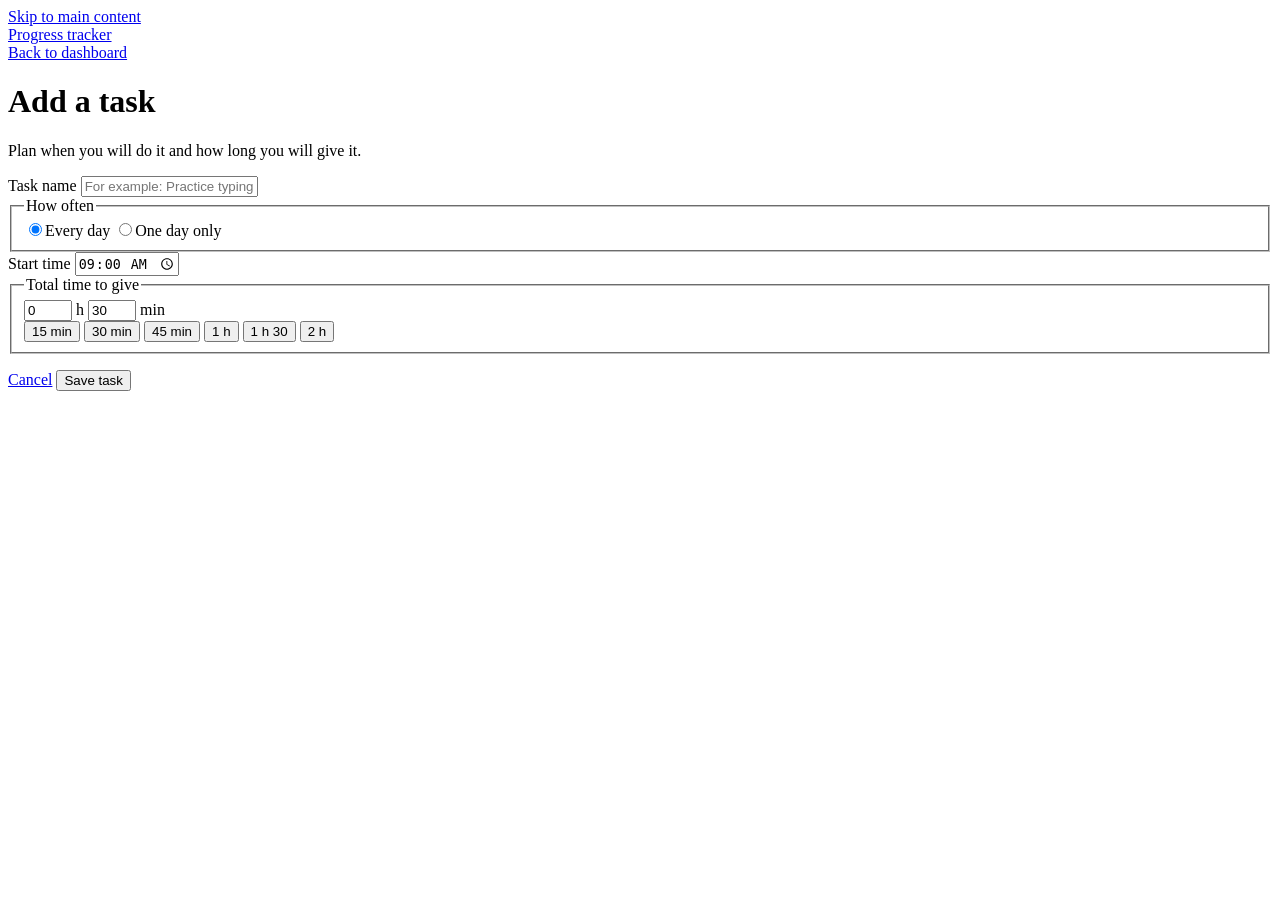
==== add-task.html @ a00a27ce "put all file together" ====
<!DOCTYPE html>
<html lang="en">
<head>
  <meta charset="UTF-8">
  <meta name="viewport" content="width=device-width, initial-scale=1">
  <script>try{var t=localStorage.getItem("pt-theme");if(t)document.documentElement.setAttribute("data-theme",t)}catch(e){}</script>
  <title>Add a task - Progress tracker</title>
  <script src="../JS/dark-mode.js"></script>
  <link rel="preconnect" href="https://fonts.googleapis.com">
  <link rel="preconnect" href="https://fonts.gstatic.com" crossorigin>
  <link href="https://fonts.googleapis.com/css2?family=Nunito+Sans:wght@400;600;700;800&family=Sora:wght@600;700;800&display=swap" rel="stylesheet">
  <link rel="stylesheet" href="../CSS/style.css">
  <link rel="stylesheet" href="../CSS/dashboard.css">
</head>
<body>
  <a class="skip" href="#main">Skip to main content</a>

  <header class="header">
    <a class="logo" href="../HTML/dashboard.html">
      <span class="logo-mark" aria-hidden="true"></span>
      <span class="logo-name">Progress tracker</span>
    </a>
    <div class="header-actions">
      <a class="d-btn-ghost" href="../HTML/dashboard.html">Back to dashboard</a>
    </div>
  </header>

  <main id="main" class="tf">
    <form class="d-panel tf-card" id="tf" novalidate>
      <div>
        <h1 id="tf-title">Add a task</h1>
        <p class="tf-lead" id="tf-lead">Plan when you will do it and how long you will give it.</p>
      </div>

      <div class="tf-field">
        <label for="tf-name">Task name</label>
        <input id="tf-name" type="text" maxlength="80" placeholder="For example: Practice typing" autocomplete="off">
        <p class="tf-err" id="tf-name-err" role="alert" hidden></p>
      </div>

      <fieldset class="tf-field">
        <legend>How often</legend>
        <div class="tf-choices">
          <label class="tf-choice"><input type="radio" name="repeat" value="daily" checked><span>Every day</span></label>
          <label class="tf-choice"><input type="radio" name="repeat" value="once"><span>One day only</span></label>
        </div>
        <div class="tf-date" id="tf-date-wrap" hidden>
          <label for="tf-date">Which day</label>
          <input id="tf-date" type="date">
          <p class="tf-err" id="tf-date-err" role="alert" hidden></p>
        </div>
      </fieldset>

      <div class="tf-field">
        <label for="tf-start">Start time</label>
        <input id="tf-start" type="time" value="09:00">
        <p class="tf-err" id="tf-start-err" role="alert" hidden></p>
      </div>

      <fieldset class="tf-field">
        <legend>Total time to give</legend>
        <div class="tf-dur">
          <input id="tf-h" type="number" min="0" max="16" step="1" inputmode="numeric" value="0" aria-label="Hours">
          <span>h</span>
          <input id="tf-m" type="number" min="0" max="59" step="1" inputmode="numeric" value="30" aria-label="Minutes">
          <span>min</span>
        </div>
        <div class="tf-chips" id="tf-chips" role="group" aria-label="Quick choices">
          <button class="d-btn-ghost" type="button" data-min="15">15 min</button>
          <button class="d-btn-ghost" type="button" data-min="30">30 min</button>
          <button class="d-btn-ghost" type="button" data-min="45">45 min</button>
          <button class="d-btn-ghost" type="button" data-min="60">1 h</button>
          <button class="d-btn-ghost" type="button" data-min="90">1 h 30</button>
          <button class="d-btn-ghost" type="button" data-min="120">2 h</button>
        </div>
        <p class="tf-err" id="tf-dur-err" role="alert" hidden></p>
      </fieldset>

      <p class="tf-summary" id="tf-sum" aria-live="polite"></p>

      <div class="tf-actions">
        <button class="d-btn-ghost d-btn-danger" type="button" id="tf-remove" hidden>Remove task</button>
        <a class="d-btn-ghost" href="../HTML/dashboard.html">Cancel</a>
        <button class="btn btn-orange" type="submit" id="tf-save">Save task</button>
      </div>
    </form>
  </main>

  <script src="../JS/tasks-store.js"></script>
  <script src="../JS/add-task.js"></script>
</body>
</html>
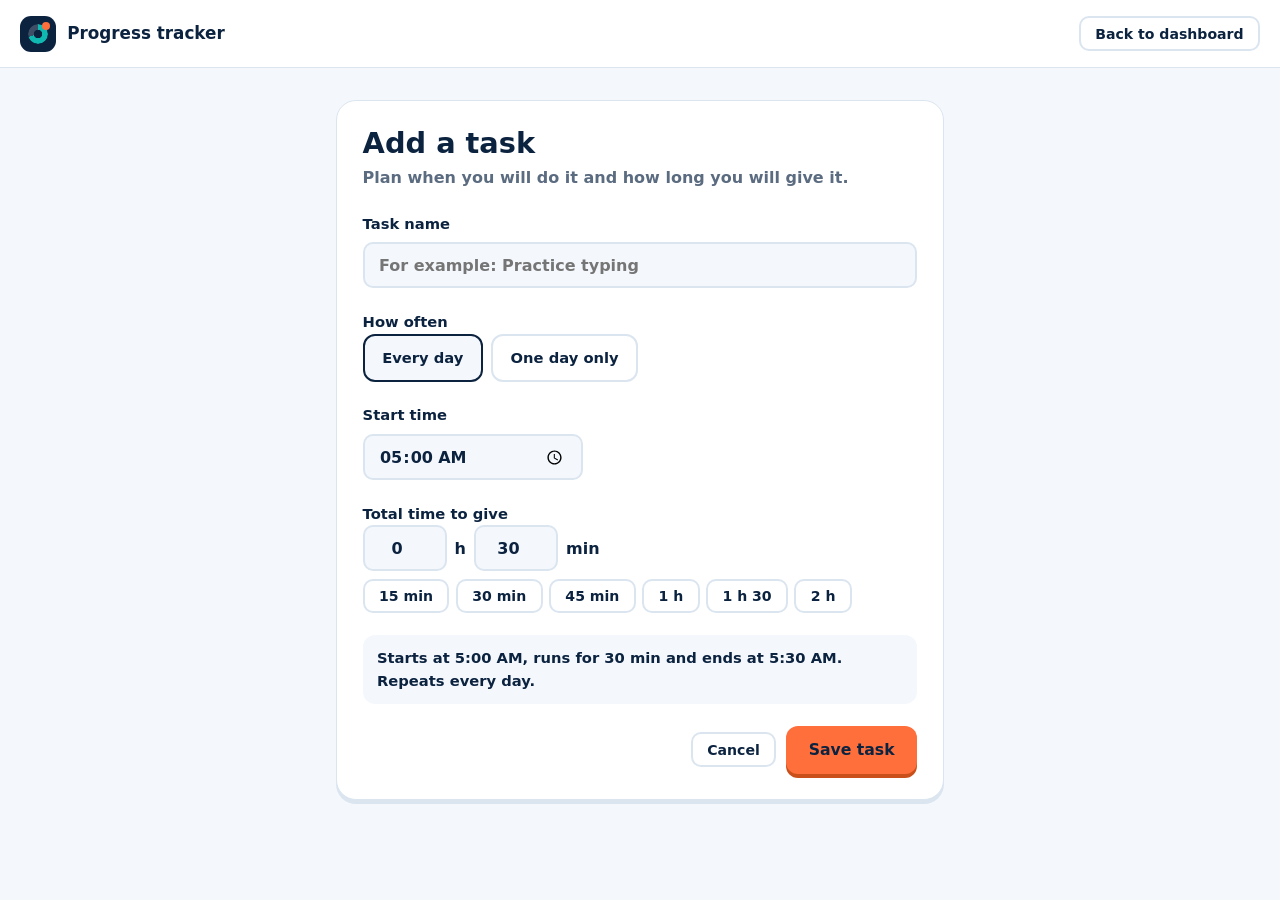
==== commit f9dd9ab7: "files edit" ====
--- a/add-task.html
+++ b/add-task.html
@@ -5,23 +5,23 @@
   <meta name="viewport" content="width=device-width, initial-scale=1">
   <script>try{var t=localStorage.getItem("pt-theme");if(t)document.documentElement.setAttribute("data-theme",t)}catch(e){}</script>
   <title>Add a task - Progress tracker</title>
-  <script src="../JS/dark-mode.js"></script>
+  <script src="dark-mode.js"></script>
   <link rel="preconnect" href="https://fonts.googleapis.com">
   <link rel="preconnect" href="https://fonts.gstatic.com" crossorigin>
   <link href="https://fonts.googleapis.com/css2?family=Nunito+Sans:wght@400;600;700;800&family=Sora:wght@600;700;800&display=swap" rel="stylesheet">
-  <link rel="stylesheet" href="../CSS/style.css">
-  <link rel="stylesheet" href="../CSS/dashboard.css">
+  <link rel="stylesheet" href="style.css">
+  <link rel="stylesheet" href="dashboard.css">
 </head>
 <body>
   <a class="skip" href="#main">Skip to main content</a>
 
   <header class="header">
-    <a class="logo" href="../HTML/dashboard.html">
+    <a class="logo" href="dashboard.html">
       <span class="logo-mark" aria-hidden="true"></span>
       <span class="logo-name">Progress tracker</span>
     </a>
     <div class="header-actions">
-      <a class="d-btn-ghost" href="../HTML/dashboard.html">Back to dashboard</a>
+      <a class="d-btn-ghost" href="dashboard.html">Back to dashboard</a>
     </div>
   </header>
 
@@ -80,13 +80,13 @@
 
       <div class="tf-actions">
         <button class="d-btn-ghost d-btn-danger" type="button" id="tf-remove" hidden>Remove task</button>
-        <a class="d-btn-ghost" href="../HTML/dashboard.html">Cancel</a>
+        <a class="d-btn-ghost" href="dashboard.html">Cancel</a>
         <button class="btn btn-orange" type="submit" id="tf-save">Save task</button>
       </div>
     </form>
   </main>
 
-  <script src="../JS/tasks-store.js"></script>
-  <script src="../JS/add-task.js"></script>
+  <script src="tasks-store.js"></script>
+  <script src="add-task.js"></script>
 </body>
 </html>
--- a/style.css
+++ b/style.css
@@ -0,0 +1,1349 @@
+/* =========================================================
+   App layout - header, collapsible sidebar, main area, footer
+   Four colours: navy, teal, orange, sky (plus white and tints)
+   Pure CSS: sidebar toggle, cursor-reactive 3D, tilt cards,
+   flip cards, rotating cube and scroll reveals.
+   ========================================================= */
+
+/* ---------- Tokens ---------- */
+:root {
+  --navy: #0c2340;
+  --navy-deep: #08172c;
+  --navy-darker: #04101f;
+  --orange-dark: #c9501a;
+  --sky-light: #b9d6ff;
+  --sky-dark: #2f6bc7;
+  --teal: #0fb9b1;
+  --orange: #ff6f3c;
+  --sky: #6aa8ff;
+
+  --bg: #f3f6fb;
+  --surface: #ffffff;
+  --muted: #55657d;
+  --line: #dde5f0;
+  --focus: #0c2340;
+
+  --header-h: 68px;
+  --sb-w: 264px;
+
+  --font-head: "Sora", "Segoe UI", system-ui, sans-serif;
+  --font-body: "Nunito Sans", "Segoe UI", system-ui, sans-serif;
+}
+
+*,
+*::before,
+*::after { box-sizing: border-box; }
+
+html {
+  scroll-behavior: smooth;
+  scroll-padding-top: calc(var(--header-h) + 1rem);
+}
+
+body {
+  margin: 0;
+  background: var(--bg);
+  color: var(--navy);
+  font-family: var(--font-body);
+  font-size: 1rem;
+  line-height: 1.6;
+}
+
+h1, h2, h3 { font-family: var(--font-head); line-height: 1.15; margin: 0; }
+p { margin: 0; }
+ul { margin: 0; padding: 0; list-style: none; }
+
+a { color: inherit; }
+
+:focus-visible { outline: 3px solid var(--focus); outline-offset: 3px; }
+
+.sr-only {
+  position: absolute;
+  width: 1px;
+  height: 1px;
+  margin: -1px;
+  padding: 0;
+  overflow: hidden;
+  clip: rect(0 0 0 0);
+  white-space: nowrap;
+  border: 0;
+}
+
+.skip {
+  position: fixed;
+  left: 1rem;
+  top: -4rem;
+  z-index: 100;
+  padding: 0.6rem 1rem;
+  border-radius: 10px;
+  background: var(--navy);
+  color: #fff;
+  font-weight: 700;
+  text-decoration: none;
+}
+
+.skip:focus { top: 1rem; }
+
+/* The checkbox that drives the sidebar (no JavaScript) */
+.sb-toggle { position: absolute; opacity: 0; width: 1px; height: 1px; }
+
+/* ---------- Buttons: raised, they press down when clicked ---------- */
+.btn {
+  display: inline-flex;
+  align-items: center;
+  justify-content: center;
+  gap: 0.5rem;
+  height: 48px;
+  padding: 0 1.3rem;
+  border: 2px solid transparent;
+  border-radius: 12px;
+  font: 800 0.98rem var(--font-body);
+  text-decoration: none;
+  white-space: nowrap;
+  cursor: pointer;
+  transition: transform 0.12s, box-shadow 0.12s, background-color 0.15s;
+}
+
+.btn:active { transform: translateY(3px); }
+.btn-sm { height: 40px; padding: 0 1rem; font-size: 0.92rem; border-radius: 10px; }
+
+.btn-orange { background: var(--orange); color: var(--navy); box-shadow: 0 4px 0 var(--orange-dark); }
+.btn-orange:hover { transform: translateY(-1px); box-shadow: 0 5px 0 var(--orange-dark); }
+.btn-orange:active { transform: translateY(3px); box-shadow: 0 1px 0 var(--orange-dark); }
+
+.btn-navy { background: var(--navy); color: #fff; box-shadow: 0 4px 0 var(--navy-darker); }
+.btn-navy:hover { transform: translateY(-1px); box-shadow: 0 5px 0 var(--navy-darker); }
+.btn-navy:active { transform: translateY(3px); box-shadow: 0 1px 0 var(--navy-darker); }
+
+.btn-ghost { background: var(--surface); color: var(--navy); border-color: var(--line); box-shadow: 0 4px 0 var(--line); }
+.btn-ghost:hover { transform: translateY(-1px); border-color: var(--sky); box-shadow: 0 5px 0 var(--sky); }
+.btn-ghost:active { transform: translateY(3px); box-shadow: 0 1px 0 var(--line); }
+
+.btn-light { background: rgba(255, 255, 255, 0.1); color: #fff; border-color: rgba(255, 255, 255, 0.35); box-shadow: 0 4px 0 rgba(255, 255, 255, 0.14); }
+.btn-light:hover { transform: translateY(-1px); background: rgba(255, 255, 255, 0.18); }
+.btn-light:active { transform: translateY(3px); box-shadow: 0 1px 0 rgba(255, 255, 255, 0.14); }
+
+/* ---------- Header ---------- */
+.header {
+  position: sticky;
+  top: 0;
+  z-index: 50;
+  display: flex;
+  align-items: center;
+  gap: 0.75rem;
+  height: var(--header-h);
+  padding: 0 1.25rem;
+  background: var(--surface);
+  border-bottom: 1px solid var(--line);
+}
+
+.burger {
+  display: grid;
+  place-items: center;
+  flex: none;
+  width: 44px;
+  height: 44px;
+  border-radius: 12px;
+  cursor: pointer;
+}
+
+.burger:hover { background: var(--bg); }
+.sb-toggle:focus-visible ~ .header .burger { outline: 3px solid var(--focus); outline-offset: 2px; }
+
+.burger .bars,
+.burger .bars::before,
+.burger .bars::after {
+  display: block;
+  width: 20px;
+  height: 2px;
+  border-radius: 2px;
+  background: var(--navy);
+  transition: transform 0.25s, background-color 0.25s;
+}
+
+.burger .bars { position: relative; }
+.burger .bars::before,
+.burger .bars::after { content: ""; position: absolute; left: 0; }
+.burger .bars::before { top: -6px; }
+.burger .bars::after { top: 6px; }
+
+.logo {
+  display: inline-flex;
+  align-items: center;
+  gap: 0.7rem;
+  color: var(--navy);
+  text-decoration: none;
+  font-family: var(--font-head);
+  font-weight: 800;
+  font-size: 1.05rem;
+}
+
+.logo-mark {
+  position: relative;
+  width: 36px;
+  height: 36px;
+  flex: none;
+  border-radius: 11px;
+  background: var(--navy);
+  transition: transform 0.7s cubic-bezier(0.3, 1.2, 0.4, 1);
+}
+
+.logo:hover .logo-mark { transform: perspective(300px) rotateY(360deg); }
+
+.logo-mark::before {
+  content: "";
+  position: absolute;
+  inset: 8px;
+  border-radius: 50%;
+  background: conic-gradient(var(--teal) 0 70%, rgba(255, 255, 255, 0.2) 0);
+  -webkit-mask: radial-gradient(circle, transparent 4px, #000 4.5px);
+          mask: radial-gradient(circle, transparent 4px, #000 4.5px);
+}
+
+.logo-mark::after {
+  content: "";
+  position: absolute;
+  top: 6px;
+  right: 6px;
+  width: 8px;
+  height: 8px;
+  border-radius: 50%;
+  background: var(--orange);
+}
+
+.nav { display: flex; align-items: center; gap: 0.25rem; margin-left: 1.25rem; }
+
+.nav a {
+  position: relative;
+  padding: 0.5rem 0.85rem;
+  border-radius: 10px;
+  font-weight: 700;
+  text-decoration: none;
+}
+
+.nav a::after {
+  content: "";
+  position: absolute;
+  left: 0.85rem;
+  right: 0.85rem;
+  bottom: 0.2rem;
+  height: 3px;
+  border-radius: 2px;
+  background: var(--teal);
+  transform: scaleX(0);
+  transform-origin: left;
+  transition: transform 0.25s;
+}
+
+.nav a:hover::after { transform: scaleX(1); }
+
+.nav-new::before {
+  content: "";
+  display: inline-block;
+  width: 8px;
+  height: 8px;
+  margin-right: 0.4rem;
+  border-radius: 50%;
+  background: var(--orange);
+}
+
+.header-actions { display: flex; align-items: center; gap: 0.6rem; margin-left: auto; }
+
+/* ---------- Shell: sidebar + content ---------- */
+.shell {
+  display: grid;
+  grid-template-columns: var(--sb-w) minmax(0, 1fr);
+  transition: grid-template-columns 0.3s ease;
+}
+
+.content {
+  display: flex;
+  flex-direction: column;
+  min-width: 0;
+  min-height: calc(100vh - var(--header-h));
+}
+
+/* ---------- Sidebar ---------- */
+.sidebar {
+  position: sticky;
+  top: var(--header-h);
+  align-self: start;
+  height: calc(100vh - var(--header-h));
+  height: calc(100dvh - var(--header-h));
+  display: flex;
+  flex-direction: column;
+  gap: 1.25rem;
+  padding: 1rem 0.75rem;
+  overflow-x: hidden;
+  overflow-y: auto;
+  background: var(--navy);
+  color: #fff;
+  --focus: #ffffff;
+}
+
+.sb-section { display: grid; gap: 0.2rem; }
+
+.sb-heading {
+  padding: 0.2rem 0.85rem;
+  color: rgba(255, 255, 255, 0.6);
+  font-size: 0.82rem;
+  font-weight: 700;
+  white-space: nowrap;
+  transition: opacity 0.2s;
+}
+
+.sb-link {
+  display: flex;
+  align-items: center;
+  gap: 0.9rem;
+  padding: 0.7rem 0.85rem;
+  border-radius: 12px;
+  color: rgba(255, 255, 255, 0.82);
+  font-weight: 700;
+  text-decoration: none;
+  white-space: nowrap;
+  cursor: pointer;
+  transition: background-color 0.2s, color 0.2s;
+}
+
+.sb-link svg {
+  flex: none;
+  width: 22px;
+  height: 22px;
+  fill: none;
+  stroke: currentColor;
+  stroke-width: 1.8;
+  stroke-linecap: round;
+  stroke-linejoin: round;
+  transition: transform 0.25s;
+}
+
+.sb-link:hover { background: rgba(255, 255, 255, 0.09); color: #fff; }
+.sb-link:hover svg { transform: translateX(2px) scale(1.08); }
+
+.sb-link[aria-current="page"] { background: var(--teal); color: var(--navy); }
+
+.sb-label,
+.sb-badge { transition: opacity 0.2s; }
+
+.sb-badge {
+  margin-left: auto;
+  padding: 0.05rem 0.55rem;
+  border-radius: 999px;
+  background: var(--orange);
+  color: var(--navy);
+  font-size: 0.75rem;
+  font-weight: 800;
+}
+
+.sb-widget {
+  margin-top: auto;
+  padding: 1rem;
+  border-radius: 14px;
+  background: rgba(255, 255, 255, 0.07);
+  white-space: nowrap;
+  transition: opacity 0.2s;
+}
+
+.sb-widget strong { display: block; font-family: var(--font-head); font-size: 1.4rem; }
+.sb-widget span { color: rgba(255, 255, 255, 0.7); font-size: 0.88rem; }
+
+.sb-meter {
+  height: 8px;
+  margin-top: 0.7rem;
+  border-radius: 4px;
+  background: rgba(255, 255, 255, 0.15);
+  overflow: hidden;
+}
+
+.sb-meter i { display: block; width: 62%; height: 100%; border-radius: 4px; background: var(--sky); }
+
+.sb-collapse svg { transition: transform 0.3s; }
+
+/* Desktop: checked means collapsed to icons only */
+@media (min-width: 901px) {
+  .sidebar { min-width: 0; transition: padding 0.3s ease, visibility 0s; }
+
+  body:has(.sb-toggle:checked) { --sb-w: 0px; }
+
+  /* Fully collapsed: no width, no padding, nothing visible or focusable.
+     Use the burger button in the header to open it again. */
+  body:has(.sb-toggle:checked) .sidebar {
+    padding-left: 0;
+    padding-right: 0;
+    visibility: hidden;
+    transition: padding 0.3s ease, visibility 0s linear 0.3s;
+  }
+
+  body:has(.sb-toggle:checked) .sb-label,
+  body:has(.sb-toggle:checked) .sb-badge,
+  body:has(.sb-toggle:checked) .sb-heading,
+  body:has(.sb-toggle:checked) .sb-widget { opacity: 0; pointer-events: none; }
+
+  body:has(.sb-toggle:checked) .sb-collapse svg { transform: rotate(180deg); }
+}
+
+.scrim { display: none; }
+
+/* ---------- Main area ---------- */
+main {
+  flex: 1;
+  display: grid;
+  gap: 4.5rem;
+  width: 100%;
+  max-width: 1180px;
+  margin: 0 auto;
+  padding: 1.5rem 1.5rem 4rem;
+}
+
+.section-head { display: grid; gap: 0.6rem; max-width: 40rem; margin-bottom: 1.75rem; }
+.section-head h2 { font-size: clamp(1.4rem, 3vw, 1.9rem); font-weight: 800; }
+.section-head p { color: var(--muted); }
+
+/* ---------- Hero: cursor-reactive 3D ---------- */
+.hero {
+  --focus: #ffffff;
+  position: relative;
+  isolation: isolate;
+  overflow: hidden;
+  display: grid;
+  grid-template-columns: 1.05fr 0.95fr;
+  align-items: center;
+  gap: 2rem;
+  min-height: 560px;
+  padding: 3.5rem 3rem;
+  border-radius: 28px;
+  background: var(--navy);
+  color: #fff;
+}
+
+/* A grid of tiles: each lights up where the cursor passes, then fades slowly */
+.cells {
+  position: absolute;
+  inset: 0;
+  z-index: 0;
+  display: grid;
+  grid-template-columns: repeat(10, 1fr);
+  grid-template-rows: repeat(6, 1fr);
+  gap: 6px;
+  padding: 6px;
+}
+
+.cells i {
+  border-radius: 8px;
+  background: rgba(255, 255, 255, 0.045);
+  transition: background-color 1.2s ease, transform 1.2s ease, box-shadow 1.2s ease;
+}
+
+.cells i:nth-child(3n + 1) { --c: var(--teal); }
+.cells i:nth-child(3n + 2) { --c: var(--orange); }
+.cells i:nth-child(3n)     { --c: var(--sky); }
+
+.cells i:hover {
+  background: var(--c);
+  box-shadow: 0 0 28px var(--c);
+  transform: scale(0.7) rotate(45deg);
+  transition-duration: 0s;
+}
+
+/* The same tiles steer the 3D object: column sets the turn, row sets the tilt */
+.hero:has(.cells i:nth-child(10n + 1):hover)  { --hy: -22deg; }
+.hero:has(.cells i:nth-child(10n + 2):hover)  { --hy: -17deg; }
+.hero:has(.cells i:nth-child(10n + 3):hover)  { --hy: -12deg; }
+.hero:has(.cells i:nth-child(10n + 4):hover)  { --hy: -6deg; }
+.hero:has(.cells i:nth-child(10n + 5):hover)  { --hy: -2deg; }
+.hero:has(.cells i:nth-child(10n + 6):hover)  { --hy: 2deg; }
+.hero:has(.cells i:nth-child(10n + 7):hover)  { --hy: 6deg; }
+.hero:has(.cells i:nth-child(10n + 8):hover)  { --hy: 12deg; }
+.hero:has(.cells i:nth-child(10n + 9):hover)  { --hy: 17deg; }
+.hero:has(.cells i:nth-child(10n):hover)      { --hy: 22deg; }
+
+.hero:has(.cells i:nth-child(-n + 10):hover)                          { --hx: 18deg; }
+.hero:has(.cells i:nth-child(n + 11):nth-child(-n + 20):hover)        { --hx: 11deg; }
+.hero:has(.cells i:nth-child(n + 21):nth-child(-n + 30):hover)        { --hx: 4deg; }
+.hero:has(.cells i:nth-child(n + 31):nth-child(-n + 40):hover)        { --hx: -3deg; }
+.hero:has(.cells i:nth-child(n + 41):nth-child(-n + 50):hover)        { --hx: -10deg; }
+.hero:has(.cells i:nth-child(n + 51):nth-child(-n + 60):hover)        { --hx: -17deg; }
+
+.hero-copy,
+.hero-visual { position: relative; z-index: 1; pointer-events: none; }
+
+.hero-copy { display: grid; gap: 1.25rem; justify-items: start; }
+.hero-copy a { pointer-events: auto; }
+
+.hero h1 { font-size: clamp(2rem, 4.4vw, 3.3rem); font-weight: 800; max-width: 14ch; }
+.hero-copy > p { max-width: 36ch; color: rgba(255, 255, 255, 0.82); font-size: 1.08rem; }
+.hero-actions { display: flex; flex-wrap: wrap; gap: 0.9rem; margin-top: 0.4rem; }
+.hero-hint { color: rgba(255, 255, 255, 0.6); font-size: 0.9rem; }
+
+.hero-visual {
+  display: grid;
+  place-items: center;
+  min-height: 360px;
+  perspective: 1000px;
+}
+
+.obj {
+  position: relative;
+  width: 280px;
+  height: 280px;
+  transform-style: preserve-3d;
+  transform: rotateX(var(--hx, 10deg)) rotateY(var(--hy, -18deg));
+  transition: transform 0.7s cubic-bezier(0.2, 0.8, 0.2, 1);
+}
+
+.obj::before {
+  content: "";
+  position: absolute;
+  inset: -10px;
+  border-radius: 50%;
+  background: rgba(0, 0, 0, 0.4);
+  filter: blur(26px);
+  transform: translateZ(-70px) translateY(40px);
+}
+
+.ring {
+  position: absolute;
+  inset: 0;
+  border-radius: 50%;
+  background: conic-gradient(var(--teal) 0 72%, rgba(255, 255, 255, 0.14) 0);
+  -webkit-mask: radial-gradient(farthest-side, transparent calc(100% - 28px), #000 calc(100% - 27px));
+          mask: radial-gradient(farthest-side, transparent calc(100% - 28px), #000 calc(100% - 27px));
+}
+
+.ring-num {
+  position: absolute;
+  inset: 0;
+  display: grid;
+  place-content: center;
+  text-align: center;
+  transform: translateZ(30px);
+}
+
+.ring-num strong { font-family: var(--font-head); font-size: 3.2rem; font-weight: 800; line-height: 1; }
+.ring-num span { color: rgba(255, 255, 255, 0.7); font-size: 0.95rem; }
+
+.orbit {
+  position: absolute;
+  inset: -30px;
+  border-radius: 50%;
+  border: 2px dashed rgba(255, 255, 255, 0.3);
+  transform: translateZ(-40px);
+  animation: orbit 22s linear infinite;
+}
+
+.orbit::after {
+  content: "";
+  position: absolute;
+  top: -9px;
+  left: 50%;
+  width: 16px;
+  height: 16px;
+  margin-left: -8px;
+  border-radius: 50%;
+  background: var(--orange);
+}
+
+@keyframes orbit { to { transform: translateZ(-40px) rotateZ(360deg); } }
+
+.task-card {
+  position: absolute;
+  left: -64px;
+  bottom: -6px;
+  display: grid;
+  gap: 0.5rem;
+  width: 196px;
+  padding: 0.85rem 0.95rem;
+  border-radius: 16px;
+  background: #fff;
+  color: var(--navy);
+  box-shadow: 0 20px 34px rgba(0, 0, 0, 0.32);
+  transform: translateZ(90px);
+  animation: float-a 5s ease-in-out infinite alternate;
+}
+
+.task-card b { display: flex; align-items: center; gap: 0.55rem; font-size: 0.92rem; }
+
+.task-card b::before {
+  content: "\2713";
+  display: grid;
+  place-items: center;
+  width: 1.2rem;
+  height: 1.2rem;
+  border-radius: 50%;
+  background: var(--teal);
+  color: var(--navy);
+  font-size: 0.7rem;
+}
+
+.task-card i { display: block; height: 6px; border-radius: 3px; background: var(--line); overflow: hidden; }
+.task-card i::before { content: ""; display: block; width: 66%; height: 100%; background: var(--sky); }
+
+.chip {
+  position: absolute;
+  right: -46px;
+  top: 14px;
+  padding: 0.5rem 0.95rem;
+  border-radius: 999px;
+  background: var(--orange);
+  color: var(--navy);
+  font-size: 0.88rem;
+  font-weight: 800;
+  box-shadow: 0 16px 28px rgba(0, 0, 0, 0.3);
+  transform: translateZ(140px);
+  animation: float-b 4.2s ease-in-out infinite alternate;
+}
+
+.sphere {
+  position: absolute;
+  right: 18px;
+  bottom: -26px;
+  width: 48px;
+  height: 48px;
+  border-radius: 50%;
+  background: radial-gradient(circle at 32% 28%, #fff 0 8%, var(--sky-light) 24%, var(--sky) 58%, var(--sky-dark) 100%);
+  box-shadow: 0 18px 26px rgba(0, 0, 0, 0.35);
+  transform: translateZ(170px);
+  animation: float-c 5.6s ease-in-out infinite alternate;
+}
+
+@keyframes float-a { from { transform: translateZ(90px) translateY(0); }  to { transform: translateZ(90px) translateY(-14px); } }
+@keyframes float-b { from { transform: translateZ(140px) translateY(0); } to { transform: translateZ(140px) translateY(-12px); } }
+@keyframes float-c { from { transform: translateZ(170px) translateY(0); } to { transform: translateZ(170px) translateY(-18px); } }
+
+/* ---------- Stats strip ---------- */
+.stats {
+  display: grid;
+  grid-template-columns: repeat(4, 1fr);
+  border: 1px solid var(--line);
+  border-radius: 20px;
+  background: var(--surface);
+}
+
+.stat { padding: 1.5rem; border-left: 1px solid var(--line); }
+.stat:first-child { border-left: 0; }
+
+.stat::before {
+  content: "";
+  display: block;
+  width: 28px;
+  height: 4px;
+  margin-bottom: 0.9rem;
+  border-radius: 2px;
+  background: var(--c);
+}
+
+.stat strong { display: block; font-family: var(--font-head); font-size: 2rem; font-weight: 800; line-height: 1.1; }
+.stat span { color: var(--muted); }
+
+/* ---------- Goal cards: tilt toward the cursor ---------- */
+@property --gx { syntax: "<percentage>"; inherits: true; initial-value: 50%; }
+@property --gy { syntax: "<percentage>"; inherits: true; initial-value: 50%; }
+
+.goals { display: grid; grid-template-columns: repeat(3, 1fr); gap: 1.5rem; }
+
+.tilt {
+  position: relative;
+  perspective: 900px;
+  transition: --gx 0.35s ease, --gy 0.35s ease;
+}
+
+/* Nine invisible zones read where the cursor is */
+.zones {
+  position: absolute;
+  inset: 0;
+  z-index: 0;
+  display: grid;
+  grid-template: repeat(3, 1fr) / repeat(3, 1fr);
+}
+
+.tilt-card {
+  position: relative;
+  z-index: 1;
+  display: grid;
+  gap: 0.9rem;
+  height: 100%;
+  padding: 1.6rem;
+  border: 1px solid var(--line);
+  border-top: 5px solid var(--accent);
+  border-radius: 20px;
+  background: var(--surface);
+  box-shadow: 0 10px 24px color-mix(in srgb, var(--navy) 8%, transparent);
+  pointer-events: none;
+  transform: translateZ(var(--lz, 0px)) rotateX(var(--rx, 0deg)) rotateY(var(--ry, 0deg));
+  transition: transform 0.35s ease, box-shadow 0.35s ease;
+}
+
+.tilt-card::after {
+  content: "";
+  position: absolute;
+  inset: 0;
+  border-radius: inherit;
+  background: radial-gradient(circle at var(--gx) var(--gy), color-mix(in srgb, var(--accent) 38%, transparent), transparent 62%);
+  opacity: 0;
+  transition: opacity 0.35s;
+}
+
+.tilt:has(.zones:hover) .tilt-card { box-shadow: 0 24px 40px color-mix(in srgb, var(--navy) 18%, transparent); }
+.tilt:has(.zones:hover) .tilt-card::after { opacity: 1; }
+
+.tilt:has(.zones i:nth-child(1):hover) { --rx: 10deg;  --ry: -10deg; --gx: 15%; --gy: 15%; }
+.tilt:has(.zones i:nth-child(2):hover) { --rx: 10deg;  --ry: 0deg;   --gx: 50%; --gy: 12%; }
+.tilt:has(.zones i:nth-child(3):hover) { --rx: 10deg;  --ry: 10deg;  --gx: 85%; --gy: 15%; }
+.tilt:has(.zones i:nth-child(4):hover) { --rx: 0deg;   --ry: -10deg; --gx: 12%; --gy: 50%; }
+.tilt:has(.zones i:nth-child(5):hover) { --rx: 0deg;   --ry: 0deg;   --gx: 50%; --gy: 50%; --lz: 28px; }
+.tilt:has(.zones i:nth-child(6):hover) { --rx: 0deg;   --ry: 10deg;  --gx: 88%; --gy: 50%; }
+.tilt:has(.zones i:nth-child(7):hover) { --rx: -10deg; --ry: -10deg; --gx: 15%; --gy: 85%; }
+.tilt:has(.zones i:nth-child(8):hover) { --rx: -10deg; --ry: 0deg;   --gx: 50%; --gy: 88%; }
+.tilt:has(.zones i:nth-child(9):hover) { --rx: -10deg; --ry: 10deg;  --gx: 85%; --gy: 85%; }
+
+.tilt-card h3 { font-size: 1.15rem; font-weight: 700; }
+.tilt-card p { color: var(--muted); }
+.tilt-card .pct { font-family: var(--font-head); font-size: 2.4rem; font-weight: 800; line-height: 1; }
+
+.meter { height: 10px; border-radius: 5px; background: var(--line); overflow: hidden; }
+.meter i { display: block; width: calc(var(--p) * 1%); height: 100%; border-radius: 5px; background: var(--accent); }
+
+.tilt-card .link {
+  justify-self: start;
+  color: var(--navy);
+  font-weight: 800;
+  text-decoration: underline;
+  text-decoration-color: var(--accent);
+  text-decoration-thickness: 3px;
+  text-underline-offset: 4px;
+  pointer-events: auto;
+}
+
+/* ---------- Flip cards ---------- */
+.steps { display: grid; grid-template-columns: repeat(3, 1fr); gap: 1.5rem; }
+
+.flip { height: 230px; perspective: 900px; border-radius: 20px; }
+
+.flip-inner {
+  position: relative;
+  height: 100%;
+  transform-style: preserve-3d;
+  transition: transform 0.7s cubic-bezier(0.2, 0.8, 0.2, 1);
+}
+
+.flip:hover .flip-inner,
+.flip:focus-within .flip-inner,
+.flip:focus .flip-inner { transform: rotateY(180deg); }
+
+.face {
+  position: absolute;
+  inset: 0;
+  display: grid;
+  align-content: center;
+  gap: 0.7rem;
+  padding: 1.6rem;
+  border-radius: 20px;
+  backface-visibility: hidden;
+  -webkit-backface-visibility: hidden;
+}
+
+.face-front { background: var(--navy); color: #fff; }
+.face-front b { font-family: var(--font-head); font-size: 3rem; line-height: 1; color: var(--c); }
+.face-front h3 { font-size: 1.25rem; font-weight: 700; }
+.face-front small { color: rgba(255, 255, 255, 0.6); }
+
+.face-back { background: var(--c); color: var(--navy); transform: rotateY(180deg); }
+.face-back h3 { font-size: 1.1rem; font-weight: 800; }
+
+/* ---------- Cube section ---------- */
+.showcase { display: grid; grid-template-columns: 1fr 1fr; align-items: center; gap: 2.5rem; }
+.showcase .section-head { margin-bottom: 1.5rem; }
+
+.features { display: grid; gap: 1rem; }
+
+.features li { display: grid; grid-template-columns: auto 1fr; gap: 0.9rem; align-items: start; }
+
+.features li::before {
+  content: "";
+  width: 14px;
+  height: 14px;
+  margin-top: 0.4rem;
+  border-radius: 4px;
+  background: var(--c);
+}
+
+.features strong { display: block; }
+.features span { color: var(--muted); }
+
+.cube-wrap {
+  display: grid;
+  place-items: center;
+  height: 380px;
+  perspective: 900px;
+  border-radius: 28px;
+  background: var(--navy);
+  overflow: hidden;
+}
+
+.cube {
+  position: relative;
+  width: 180px;
+  height: 180px;
+  transform-style: preserve-3d;
+  transform: rotateX(-22deg) rotateY(0deg);
+  animation: cube 18s linear infinite;
+}
+
+.cube-wrap:hover .cube { animation-play-state: paused; }
+
+@keyframes cube {
+  from { transform: rotateX(-22deg) rotateY(0deg); }
+  to   { transform: rotateX(-22deg) rotateY(360deg); }
+}
+
+.cube div {
+  position: absolute;
+  inset: 0;
+  display: grid;
+  place-items: center;
+  border-radius: 18px;
+  border: 2px solid rgba(255, 255, 255, 0.45);
+  font-family: var(--font-head);
+  font-size: 1.15rem;
+  font-weight: 800;
+  color: var(--navy);
+}
+
+.cube .f1 { background: var(--teal);   transform: translateZ(90px); }
+.cube .f2 { background: var(--orange); transform: rotateY(90deg) translateZ(90px); }
+.cube .f3 { background: var(--sky);    transform: rotateY(180deg) translateZ(90px); }
+.cube .f4 { background: var(--teal);   transform: rotateY(-90deg) translateZ(90px); }
+.cube .f5 { background: var(--orange); transform: rotateX(90deg) translateZ(90px); }
+.cube .f6 { background: var(--sky);    transform: rotateX(-90deg) translateZ(90px); }
+
+/* ---------- Call to action ---------- */
+.cta {
+  display: flex;
+  align-items: center;
+  justify-content: space-between;
+  gap: 2rem;
+  padding: 2.5rem 3rem;
+  border-radius: 28px;
+  background: var(--teal);
+  color: var(--navy);
+}
+
+.cta h2 { font-size: clamp(1.4rem, 3vw, 2rem); font-weight: 800; }
+.cta p { margin-top: 0.5rem; max-width: 36ch; }
+.cta-actions { display: flex; flex-wrap: wrap; gap: 0.9rem; }
+
+.cta .btn-ghost { background: transparent; border-color: var(--navy); box-shadow: 0 4px 0 color-mix(in srgb, var(--navy) 35%, transparent); }
+.cta .btn-ghost:hover { border-color: var(--navy); box-shadow: 0 5px 0 color-mix(in srgb, var(--navy) 35%, transparent); }
+
+/* ---------- Footer ---------- */
+.footer {
+  --focus: #ffffff;
+  background: var(--navy-deep);
+  color: rgba(255, 255, 255, 0.78);
+}
+
+.footer::before {
+  content: "";
+  display: block;
+  height: 5px;
+  background: linear-gradient(90deg, var(--teal) 33.3%, var(--orange) 0 66.6%, var(--sky) 0);
+}
+
+.footer-inner { max-width: 1180px; margin: 0 auto; padding: 3.5rem 1.5rem 1.5rem; }
+
+.footer-grid {
+  display: grid;
+  grid-template-columns: minmax(240px, 1.6fr) repeat(4, minmax(120px, 1fr));
+  gap: 2.5rem;
+}
+
+.footer .logo { color: #fff; }
+.footer-about { display: grid; gap: 1rem; align-content: start; }
+.footer-about p { max-width: 32ch; }
+
+.news { display: flex; gap: 0.5rem; max-width: 22rem; }
+
+.news input {
+  flex: 1;
+  min-width: 0;
+  height: 44px;
+  padding: 0 0.9rem;
+  border: 2px solid rgba(255, 255, 255, 0.2);
+  border-radius: 10px;
+  background: rgba(255, 255, 255, 0.06);
+  color: #fff;
+  font: inherit;
+}
+
+.news input::placeholder { color: rgba(255, 255, 255, 0.5); }
+.news input:focus { border-color: var(--sky); outline: none; }
+
+.footer h3 { color: #fff; font-size: 0.98rem; font-weight: 700; margin-bottom: 0.9rem; }
+.footer ul { display: grid; gap: 0.55rem; }
+
+.footer-link {
+  position: relative;
+  display: inline-block;
+  color: rgba(255, 255, 255, 0.78);
+  text-decoration: none;
+}
+
+.footer-link::after {
+  content: "";
+  position: absolute;
+  left: 0;
+  right: 0;
+  bottom: -2px;
+  height: 2px;
+  background: var(--teal);
+  transform: scaleX(0);
+  transform-origin: left;
+  transition: transform 0.25s;
+}
+
+.footer-link:hover { color: #fff; }
+.footer-link:hover::after { transform: scaleX(1); }
+
+.footer-bottom {
+  display: flex;
+  flex-wrap: wrap;
+  align-items: center;
+  justify-content: space-between;
+  gap: 1rem;
+  margin-top: 3rem;
+  padding-top: 1.5rem;
+  border-top: 1px solid rgba(255, 255, 255, 0.12);
+  font-size: 0.9rem;
+}
+
+.socials { display: flex; gap: 1.25rem; }
+
+/* ---------- Scroll reveals (where the browser supports them) ---------- */
+@keyframes reveal {
+  from { opacity: 0; transform: perspective(900px) rotateX(14deg) translateY(40px); }
+  to   { opacity: 1; transform: none; }
+}
+
+@supports (animation-timeline: view()) {
+  .reveal {
+    animation: reveal linear both;
+    animation-timeline: view();
+    animation-range: entry 5% cover 28%;
+  }
+}
+
+/* ---------- Responsive ---------- */
+@media (max-width: 1100px) {
+  .nav a { padding: 0.5rem 0.6rem; }
+  .stats { grid-template-columns: repeat(2, 1fr); }
+  .stat:nth-child(3) { border-left: 0; }
+  .stat:nth-child(n + 3) { border-top: 1px solid var(--line); }
+  .footer-grid { grid-template-columns: repeat(2, 1fr); }
+  .footer-about { grid-column: 1 / -1; }
+}
+
+@media (max-width: 900px) {
+  .shell { grid-template-columns: minmax(0, 1fr); }
+  .nav { display: none; }
+
+  /* Sidebar becomes a drawer: checked means open */
+  .sidebar {
+    position: fixed;
+    left: 0;
+    top: var(--header-h);
+    bottom: 0;
+    z-index: 40;
+    width: 272px;
+    height: auto;
+    visibility: hidden;
+    transform: translateX(-102%);
+    transition: transform 0.3s ease, visibility 0s linear 0.3s;
+  }
+
+  body:has(.sb-toggle:checked) .sidebar {
+    visibility: visible;
+    transform: none;
+    transition-delay: 0s;
+  }
+
+  .sb-collapse { display: none; }
+
+  .scrim {
+    display: block;
+    position: fixed;
+    inset: var(--header-h) 0 0 0;
+    z-index: 30;
+    background: color-mix(in srgb, var(--navy) 55%, transparent);
+    opacity: 0;
+    pointer-events: none;
+    transition: opacity 0.3s;
+  }
+
+  body:has(.sb-toggle:checked) .scrim { opacity: 1; pointer-events: auto; }
+
+  body:has(.sb-toggle:checked) .burger .bars { background: transparent; }
+  body:has(.sb-toggle:checked) .burger .bars::before { top: 0; transform: rotate(45deg); }
+  body:has(.sb-toggle:checked) .burger .bars::after { top: 0; transform: rotate(-45deg); }
+
+  .hero { grid-template-columns: 1fr; padding: 2.5rem 1.75rem; min-height: 0; }
+  .hero-visual { min-height: 340px; }
+  .goals,
+  .steps { grid-template-columns: 1fr; }
+  .showcase { grid-template-columns: 1fr; }
+  .cta { flex-direction: column; align-items: flex-start; padding: 2rem 1.75rem; }
+}
+
+@media (max-width: 600px) {
+  .header { padding: 0 0.75rem; gap: 0.4rem; }
+  .logo-name { display: none; }
+  .btn-login { display: none; }
+  main { padding: 1rem 1rem 3rem; gap: 3.5rem; }
+  .hero { border-radius: 22px; padding: 2rem 1.25rem; }
+  .obj { scale: 0.82; }
+  .stats { grid-template-columns: 1fr; }
+  .stat { border-left: 0; border-top: 1px solid var(--line); }
+  .stat:first-child { border-top: 0; }
+  .footer-grid { grid-template-columns: 1fr 1fr; gap: 2rem 1.5rem; }
+  .cube-wrap { height: 320px; }
+}
+
+@media (prefers-reduced-motion: reduce) {
+  html { scroll-behavior: auto; }
+  .orbit,
+  .task-card,
+  .chip,
+  .sphere,
+  .cube { animation: none; }
+  .reveal { animation: none; }
+  .cells i,
+  .obj,
+  .tilt-card,
+  .flip-inner,
+  .shell,
+  .sidebar { transition-duration: 0.01s; }
+}
+
+
+/* =========================================================
+   THEMES - 5 colour combinations, 4 colours each
+   (navy = dark base, teal = main accent, orange = highlight, sky = soft accent)
+   Theme 1 is the original look (the defaults in :root).
+   ========================================================= */
+html[data-theme="2"] { --navy: #2b1055; --teal: #ffd166; --orange: #ff6b9d; --sky: #b69cff; }
+html[data-theme="3"] { --navy: #10301f; --teal: #6fdc8c; --orange: #ffb454; --sky: #8ad7ff; }
+html[data-theme="4"] { --navy: #331014; --teal: #ffc857; --orange: #ff7a45; --sky: #f78fb3; }
+html[data-theme="5"] { --navy: #14142b; --teal: #00e5c3; --orange: #ff4fa3; --sky: #ffe14d; }
+
+html[data-theme="2"],
+html[data-theme="3"],
+html[data-theme="4"],
+html[data-theme="5"] {
+  --navy-deep:   color-mix(in srgb, var(--navy) 62%, #000);
+  --navy-darker: color-mix(in srgb, var(--navy) 25%, #000);
+  --orange-dark: color-mix(in srgb, var(--orange) 72%, #000);
+  --sky-light:   color-mix(in srgb, var(--sky) 45%, #fff);
+  --sky-dark:    color-mix(in srgb, var(--sky) 65%, #000);
+  --bg:    color-mix(in srgb, var(--navy) 5%, #fff);
+  --line:  color-mix(in srgb, var(--navy) 13%, #fff);
+  --muted: color-mix(in srgb, var(--navy) 70%, #fff);
+  --focus: var(--navy);
+}
+
+/* Smooth colour change when a theme is picked */
+body, .header, .sidebar, .hero, .footer, .cta, .cube-wrap, .btn, .face, .tilt-card, .stat {
+  transition-property: background-color, color, border-color, box-shadow, transform, grid-template-columns;
+}
+
+/* ---------- Theme picker button ---------- */
+.theme { position: relative; }
+
+.theme-btn {
+  display: inline-flex;
+  align-items: center;
+  gap: 0.5rem;
+  height: 40px;
+  padding: 0 0.85rem;
+  border: 2px solid var(--line);
+  border-radius: 10px;
+  background: var(--surface);
+  color: var(--navy);
+  font: 800 0.92rem var(--font-body);
+  cursor: pointer;
+  box-shadow: 0 4px 0 var(--line);
+  transition: transform 0.12s, box-shadow 0.12s, border-color 0.15s;
+}
+
+.theme-btn:hover { transform: translateY(-1px); border-color: var(--sky); box-shadow: 0 5px 0 var(--sky); }
+.theme-btn:active { transform: translateY(3px); box-shadow: 0 1px 0 var(--line); }
+
+.theme-btn svg { width: 20px; height: 20px; fill: none; stroke: currentColor; stroke-width: 1.8; stroke-linecap: round; stroke-linejoin: round; }
+
+.dots { display: inline-flex; gap: 4px; }
+.dots i { width: 14px; height: 14px; border-radius: 50%; border: 1px solid rgba(0, 0, 0, 0.12); background: var(--d); }
+
+.theme-menu {
+  position: absolute;
+  right: 0;
+  top: calc(100% + 0.6rem);
+  z-index: 60;
+  width: 270px;
+  padding: 0.6rem;
+  border: 1px solid var(--line);
+  border-radius: 16px;
+  background: var(--surface);
+  box-shadow: 0 18px 40px color-mix(in srgb, var(--navy) 22%, transparent);
+}
+
+.theme-menu[hidden] { display: none; }
+
+.theme-menu h2 { padding: 0.3rem 0.5rem 0.5rem; font-size: 0.85rem; font-weight: 800; color: var(--muted); }
+
+.theme-opt {
+  display: flex;
+  align-items: center;
+  justify-content: space-between;
+  gap: 0.8rem;
+  width: 100%;
+  padding: 0.6rem 0.7rem;
+  border: 2px solid transparent;
+  border-radius: 12px;
+  background: transparent;
+  color: var(--navy);
+  font: 700 0.92rem var(--font-body);
+  text-align: left;
+  cursor: pointer;
+}
+
+.theme-opt:hover { background: var(--bg); }
+.theme-opt[aria-pressed="true"] { border-color: var(--navy); background: var(--bg); }
+.theme-opt .dots i { width: 20px; height: 20px; }
+
+/* ---------- Footer social icons (original brand logos + hover colours) ---------- */
+.socials { gap: 0.6rem; flex-wrap: wrap; }
+
+.social {
+  display: grid;
+  place-items: center;
+  width: 42px;
+  height: 42px;
+  border: 1px solid rgba(255, 255, 255, 0.28);
+  border-radius: 12px;
+  background: rgba(255, 255, 255, 0.06);
+  color: #fff;
+  text-decoration: none;
+  transition: transform 0.2s, background 0.2s, border-color 0.2s, box-shadow 0.2s, color 0.2s;
+}
+
+.social svg { width: 20px; height: 20px; fill: currentColor; }
+
+.social:hover,
+.social:focus-visible { transform: translateY(-3px); border-color: transparent; box-shadow: 0 8px 18px rgba(0, 0, 0, 0.35); }
+
+.social-github:hover    { background: #181717; border-color: rgba(255, 255, 255, 0.5); }
+.social-linkedin:hover  { background: #0a66c2; }
+.social-x:hover         { background: #000; border-color: rgba(255, 255, 255, 0.5); }
+.social-facebook:hover  { background: #1877f2; }
+.social-instagram:hover { background: radial-gradient(circle at 30% 107%, #fdf497 0%, #fdf497 5%, #fd5949 45%, #d6249f 60%, #285aeb 90%); }
+.social-google:hover    { background: #fff; }
+
+/* Google keeps its four brand colours on hover */
+.social-google .g1, .social-google .g2, .social-google .g3, .social-google .g4 { transition: fill 0.2s; }
+.social-google:hover .g1 { fill: #4285f4; }
+.social-google:hover .g2 { fill: #34a853; }
+.social-google:hover .g3 { fill: #fbbc05; }
+.social-google:hover .g4 { fill: #ea4335; }
+
+.social-instagram svg { fill: none; stroke: currentColor; stroke-width: 2; }
+.social-instagram svg circle:last-child { fill: currentColor; stroke: none; }
+
+@media (max-width: 600px) {
+  .theme-btn .theme-text { display: none; }
+  .theme-btn { padding: 0 0.7rem; }
+  .theme-menu { position: fixed; right: 0.75rem; left: 0.75rem; width: auto; top: calc(var(--header-h) + 0.4rem); }
+}
+
+
+/* =========================================================
+   AUTH MODAL - signup / login on top of the page
+   Close = the card breaks into square pieces that fall from the top
+   ========================================================= */
+.auth-overlay {
+  position: fixed;
+  inset: 0;
+  z-index: 200;
+  display: grid;
+  place-items: center;
+  padding: 1rem;
+  overflow-y: auto;
+  background-color: transparent;
+  -webkit-backdrop-filter: blur(0);
+          backdrop-filter: blur(0);
+  transition: background-color 0.35s ease, -webkit-backdrop-filter 0.35s ease, backdrop-filter 0.35s ease;
+}
+
+.auth-overlay[hidden] { display: none; }
+
+.auth-overlay.open {
+  background-color: color-mix(in srgb, var(--navy) 55%, transparent);
+  -webkit-backdrop-filter: blur(3px);
+          backdrop-filter: blur(3px);
+}
+
+.auth-card {
+  position: relative;
+  width: min(440px, 100%);
+  max-height: calc(100dvh - 2rem);
+  padding: 2.25rem 2rem 1.75rem;
+  overflow-y: auto;
+  border-radius: 32px;
+  background: var(--surface);
+  color: var(--navy);
+  box-shadow: 0 30px 70px rgba(0, 0, 0, 0.35);
+  transform-origin: 50% 0;
+}
+
+.auth-card.enter { animation: auth-in 0.6s cubic-bezier(0.2, 0.9, 0.25, 1) both; }
+
+@keyframes auth-in {
+  from { opacity: 0; transform: perspective(900px) rotateX(-22deg) translateY(-60px) scale(0.94); }
+  to   { opacity: 1; transform: perspective(900px) rotateX(0) translateY(0) scale(1); }
+}
+
+.auth-logo { display: block; margin: 0 auto 1rem; }
+
+.auth-close {
+  position: absolute;
+  top: 1rem;
+  right: 1rem;
+  display: grid;
+  place-items: center;
+  width: 40px;
+  height: 40px;
+  border: 0;
+  border-radius: 50%;
+  background: transparent;
+  color: var(--navy);
+  cursor: pointer;
+  transition: background-color 0.2s, transform 0.25s;
+}
+
+.auth-close:hover { background: var(--bg); transform: rotate(90deg); }
+.auth-close svg { width: 22px; height: 22px; fill: none; stroke: currentColor; stroke-width: 2.2; stroke-linecap: round; }
+
+.auth-view { display: grid; gap: 0.9rem; animation: view-in 0.3s ease both; }
+.auth-view[hidden] { display: none; }
+
+@keyframes view-in { from { opacity: 0; transform: translateY(8px); } to { opacity: 1; transform: none; } }
+
+.auth-view h2 { text-align: center; font-size: 1.6rem; font-weight: 800; }
+.auth-sub { margin-top: -0.4rem; text-align: center; color: var(--muted); }
+
+.auth-form { display: grid; gap: 0.8rem; margin-top: 0.4rem; }
+.auth-field { display: grid; gap: 0.3rem; }
+.auth-wrap { position: relative; }
+
+.auth-input {
+  width: 100%;
+  height: 54px;
+  padding: 0 3rem 0 1rem;
+  border: 2px solid var(--line);
+  border-radius: 16px;
+  background: var(--surface);
+  color: var(--navy);
+  font: 600 1rem var(--font-body);
+  transition: border-color 0.2s, box-shadow 0.2s;
+}
+
+.auth-input::placeholder { color: var(--muted); opacity: 0.85; font-weight: 600; }
+.auth-input:hover { border-color: var(--sky); }
+.auth-input:focus { outline: none; border-color: var(--navy); box-shadow: 0 0 0 4px color-mix(in srgb, var(--teal) 35%, transparent); }
+
+.auth-field[data-invalid] .auth-input { border-color: #d93025; }
+.auth-error { min-height: 0; padding-left: 0.4rem; color: #d93025; font-size: 0.84rem; font-weight: 700; }
+.auth-error:empty { display: none; }
+.auth-hint { padding-left: 0.4rem; color: var(--muted); font-size: 0.82rem; }
+
+.auth-eye {
+  position: absolute;
+  top: 7px;
+  right: 8px;
+  display: grid;
+  place-items: center;
+  width: 40px;
+  height: 40px;
+  border: 0;
+  border-radius: 50%;
+  background: transparent;
+  color: var(--muted);
+  cursor: pointer;
+}
+
+.auth-eye:hover { background: var(--bg); color: var(--navy); }
+.auth-eye[aria-pressed="true"] { color: var(--navy); }
+.auth-eye svg { width: 22px; height: 22px; fill: none; stroke: currentColor; stroke-width: 1.8; stroke-linecap: round; stroke-linejoin: round; }
+
+.auth-check { display: flex; align-items: center; gap: 0.6rem; font-weight: 700; font-size: 0.92rem; cursor: pointer; }
+.auth-check input { width: 18px; height: 18px; flex: none; accent-color: var(--navy); }
+.auth-check a { color: var(--navy); text-underline-offset: 3px; }
+
+.btn-block { width: 100%; }
+.auth-card .btn svg { width: 20px; height: 20px; flex: none; }
+
+.auth-status { color: var(--navy); font-size: 0.88rem; font-weight: 700; text-align: center; }
+.auth-status:empty { display: none; }
+
+.auth-or { display: flex; align-items: center; gap: 0.8rem; color: var(--muted); font-size: 0.8rem; font-weight: 800; }
+.auth-or::before,
+.auth-or::after { content: ""; flex: 1; height: 1px; background: var(--line); }
+
+.auth-switch { text-align: center; color: var(--muted); font-weight: 600; }
+
+.auth-switch button {
+  padding: 0;
+  border: 0;
+  background: none;
+  color: var(--navy);
+  font: 800 1rem var(--font-body);
+  text-decoration: underline;
+  text-underline-offset: 3px;
+  cursor: pointer;
+}
+
+/* ---------- Pieces that fall when the modal closes ---------- */
+.shards {
+  position: fixed;
+  z-index: 1;
+  pointer-events: none;
+  perspective: 900px;
+  perspective-origin: 50% 20%;
+}
+
+.shard {
+  position: absolute;
+  overflow: hidden;
+  border-radius: 2px;
+  box-shadow: inset 0 0 0 0.5px rgba(0, 0, 0, 0.14);
+  will-change: transform, opacity;
+  animation: shard-fall var(--dur) var(--delay) cubic-bezier(0.55, 0, 0.95, 0.55) both;
+}
+
+@keyframes shard-fall {
+  0%   { transform: translate3d(0, 0, 0) rotateX(0) rotateY(0) rotateZ(0); opacity: 1; }
+  12%  { transform: translate3d(0, -4px, 14px) rotateX(calc(var(--rx) * 0.04)) rotateY(calc(var(--ry) * 0.04)) rotateZ(calc(var(--rz) * 0.04)); opacity: 1; }
+  80%  { opacity: 1; }
+  100% { transform: translate3d(var(--dx), var(--dy), var(--dz)) rotateX(var(--rx)) rotateY(var(--ry)) rotateZ(var(--rz)); opacity: 0; }
+}
+
+@media (max-width: 480px) {
+  .auth-card { padding: 2rem 1.25rem 1.5rem; border-radius: 26px; }
+  .auth-view h2 { font-size: 1.4rem; }
+}
+
+@media (prefers-reduced-motion: reduce) {
+  .auth-card.enter,
+  .auth-view { animation: none; }
+}
+
+/* The falling pieces must not replay the view fade-in */
+.shard .auth-view,
+.shard .auth-card { animation: none; }
--- a/dashboard.css
+++ b/dashboard.css
@@ -0,0 +1,938 @@
+/* =========================================================
+   Dashboard - uses the tokens, shell, buttons and themes from style.css
+   Panels are "raised" like the buttons (hard shadow, no soft blur).
+   ========================================================= */
+
+@property --p { syntax: "<number>"; inherits: false; initial-value: 0; }
+
+/* ---------- Header additions ---------- */
+.d-search { position: relative; flex: 1; max-width: 420px; margin-left: 1rem; }
+
+.d-search svg {
+  position: absolute;
+  left: 0.85rem;
+  top: 50%;
+  width: 20px;
+  height: 20px;
+  transform: translateY(-50%);
+  fill: none;
+  stroke: var(--muted);
+  stroke-width: 1.8;
+  stroke-linecap: round;
+  pointer-events: none;
+}
+
+.d-search input {
+  width: 100%;
+  height: 42px;
+  padding: 0 1rem 0 2.6rem;
+  border: 2px solid var(--line);
+  border-radius: 12px;
+  background: var(--bg);
+  color: var(--navy);
+  font: 600 0.95rem var(--font-body);
+}
+
+.d-search input::placeholder { color: var(--muted); }
+.d-search input:focus { outline: none; border-color: var(--navy); background: var(--surface); }
+
+.d-icon-btn {
+  position: relative;
+  display: grid;
+  place-items: center;
+  flex: none;
+  width: 40px;
+  height: 40px;
+  border: 2px solid var(--line);
+  border-radius: 10px;
+  background: var(--surface);
+  color: var(--navy);
+  cursor: pointer;
+}
+
+.d-icon-btn:hover { border-color: var(--sky); }
+.d-icon-btn svg { width: 20px; height: 20px; fill: none; stroke: currentColor; stroke-width: 1.8; stroke-linecap: round; stroke-linejoin: round; }
+
+.d-icon-btn .d-dot {
+  position: absolute;
+  top: 7px;
+  right: 8px;
+  width: 9px;
+  height: 9px;
+  border: 2px solid var(--surface);
+  border-radius: 50%;
+  background: var(--orange);
+}
+
+.d-avatar {
+  display: grid;
+  place-items: center;
+  flex: none;
+  width: 40px;
+  height: 40px;
+  border: 0;
+  border-radius: 50%;
+  background: var(--sky);
+  color: var(--navy);
+  font: 800 0.95rem var(--font-head);
+  cursor: pointer;
+}
+
+/* ---------- Page grid ---------- */
+main.dash {
+  display: grid;
+  grid-template-columns: repeat(12, minmax(0, 1fr));
+  align-content: start;
+  gap: 1.25rem;
+  max-width: 1320px;
+  padding: clamp(1rem, 2.5vw, 2rem) clamp(1rem, 2.5vw, 2rem) 3rem;
+}
+
+.d-head {
+  grid-column: 1 / -1;
+  display: flex;
+  align-items: flex-end;
+  justify-content: space-between;
+  gap: 1rem;
+  flex-wrap: wrap;
+  margin-bottom: 0.25rem;
+}
+
+.d-head h1 { font-size: clamp(1.5rem, 3vw, 2.1rem); font-weight: 800; }
+.d-head p { margin-top: 0.3rem; color: var(--muted); font-weight: 600; }
+
+.d-panel {
+  min-width: 0;
+  padding: 1.25rem;
+  border: 1px solid var(--line);
+  border-radius: 20px;
+  background: var(--surface);
+  box-shadow: 0 4px 0 var(--line);
+}
+
+.d-panel-head {
+  display: flex;
+  align-items: flex-start;
+  justify-content: space-between;
+  gap: 0.75rem 1rem;
+  flex-wrap: wrap;
+  margin-bottom: 1.1rem;
+}
+
+.d-panel-head h2 { font-size: 1.15rem; font-weight: 800; }
+.d-panel-head p { margin-top: 0.25rem; color: var(--muted); font-size: 0.92rem; }
+
+.d-today     { grid-column: span 7; }
+.d-stats     { grid-column: span 5; }
+.d-activity  { grid-column: span 7; }
+.d-consist   { grid-column: span 5; }
+.d-goals     { grid-column: span 8; }
+.d-upcoming  { grid-column: span 4; }
+
+/* ---------- Segmented control (range and filters) ---------- */
+.d-seg {
+  display: inline-flex;
+  flex-wrap: wrap;
+  gap: 0.2rem;
+  padding: 0.22rem;
+  border: 1px solid var(--line);
+  border-radius: 12px;
+  background: var(--bg);
+}
+
+.d-seg button {
+  padding: 0.35rem 0.8rem;
+  border: 0;
+  border-radius: 9px;
+  background: transparent;
+  color: var(--muted);
+  font: 700 0.88rem var(--font-body);
+  cursor: pointer;
+  transition: background-color 0.2s, color 0.2s;
+}
+
+.d-seg button:hover { color: var(--navy); }
+.d-seg button[aria-pressed="true"] { background: var(--navy); color: #fff; }
+
+/* ---------- Today: dark panel with the progress ring ---------- */
+.d-today {
+  --focus: #ffffff;
+  --ok: #4ade80;
+  container-type: inline-size;
+  border-color: var(--navy);
+  background: var(--navy);
+  color: #fff;
+  box-shadow: 0 4px 0 var(--navy-darker);
+}
+
+.d-today .d-panel-head p { color: rgba(255, 255, 255, 0.72); }
+
+.d-today-body { display: grid; grid-template-columns: minmax(0, 1fr); gap: 1.25rem; }
+.d-today-body > * { min-width: 0; }
+
+.d-ring {
+  --p: 0;
+  position: relative;
+  display: grid;
+  place-items: center;
+  width: 148px;
+  aspect-ratio: 1;
+  border-radius: 50%;
+  background: conic-gradient(var(--teal) calc(var(--p) * 1%), rgba(255, 255, 255, 0.14) 0);
+  transition: --p 0.7s cubic-bezier(0.3, 1, 0.4, 1);
+}
+
+.d-ring::before { content: ""; position: absolute; inset: 14px; border-radius: 50%; background: var(--navy); }
+
+.d-ring-dot { position: absolute; inset: 0; transform: rotate(calc(var(--p) * 3.6deg)); }
+
+.d-ring-dot::after {
+  content: "";
+  position: absolute;
+  top: 0;
+  left: calc(50% - 7px);
+  width: 14px;
+  height: 14px;
+  border-radius: 50%;
+  background: var(--orange);
+}
+
+.d-ring-num { position: relative; display: grid; justify-items: center; line-height: 1.1; }
+.d-ring-num b { font: 800 2.3rem var(--font-head); }
+.d-ring-num span { color: rgba(255, 255, 255, 0.72); font-size: 0.88rem; font-weight: 700; }
+
+.d-tasks { display: grid; grid-template-columns: minmax(0, 1fr); gap: 0.35rem; }
+
+.d-task {
+  position: relative;
+  display: grid;
+  grid-template-columns: auto minmax(0, 1fr) auto;
+  align-items: center;
+  gap: 0.75rem;
+  padding: 0.65rem 0.75rem;
+  border-radius: 12px;
+  cursor: pointer;
+  transition: background-color 0.2s;
+}
+
+.d-task:hover { background: rgba(255, 255, 255, 0.07); }
+.d-task input { position: absolute; opacity: 0; width: 1px; height: 1px; }
+
+.d-box {
+  position: relative;
+  width: 24px;
+  height: 24px;
+  border: 2px solid rgba(255, 255, 255, 0.55);
+  border-radius: 8px;
+  transition: background-color 0.2s, border-color 0.2s, transform 0.15s;
+}
+
+.d-box::after {
+  content: "";
+  position: absolute;
+  left: 7px;
+  top: 2px;
+  width: 6px;
+  height: 11px;
+  border: solid var(--navy);
+  border-width: 0 3px 3px 0;
+  transform: rotate(45deg) scale(0);
+  transition: transform 0.2s cubic-bezier(0.3, 1.6, 0.5, 1);
+}
+
+.d-task input:checked + .d-box { border-color: var(--teal); background: var(--teal); }
+.d-task input:checked + .d-box::after { transform: rotate(45deg) scale(1); }
+.d-task:active .d-box { transform: scale(0.9); }
+.d-task input:focus-visible + .d-box { outline: 3px solid #fff; outline-offset: 3px; }
+
+.d-task .d-task-title {
+  position: relative;
+  display: block;
+  width: fit-content;
+  max-width: 100%;
+  font-weight: 700;
+  overflow-wrap: anywhere;
+  transition: color 0.35s;
+}
+
+/* finished task: the text turns green (no line through it) */
+.d-task input:checked ~ .d-task-title { color: var(--ok); }
+
+/* while the star travels, the text is coloured up to the star */
+.d-task .d-task-title.is-sweeping,
+.d-task input:checked ~ .d-task-title.is-sweeping {
+  color: transparent;
+  background: linear-gradient(90deg, var(--ok) calc(var(--r, 0) * 1% - 3%), #fff calc(var(--r, 0) * 1% + 2%));
+  -webkit-background-clip: text;
+  background-clip: text;
+  transition: none;
+}
+
+.d-star, .d-twinkle { position: absolute; pointer-events: none; }
+
+.d-star {
+  left: 0;
+  top: 50%;
+  z-index: 3;
+  width: 20px;
+  height: 20px;
+  margin: -10px 0 0 -10px;
+  will-change: transform;
+  filter: drop-shadow(0 0 5px #ffe27a) drop-shadow(0 0 12px rgba(74, 222, 128, 0.85));
+}
+
+.d-star::before {
+  content: "";
+  position: absolute;
+  inset: 0;
+  background: radial-gradient(circle at 40% 40%, #fff, #ffe27a 55%, #ffc83d);
+  clip-path: polygon(50% 0%, 61% 35%, 98% 35%, 68% 57%, 79% 91%, 50% 70%, 21% 91%, 32% 57%, 2% 35%, 39% 35%);
+}
+
+.d-twinkle {
+  left: 0;
+  top: 50%;
+  z-index: 2;
+  width: 6px;
+  height: 6px;
+  margin: -3px 0 0 -3px;
+  border-radius: 50%;
+  background: #d9fbe5;
+  box-shadow: 0 0 6px var(--ok);
+  animation: d-twinkle 0.7s ease-out forwards;
+}
+
+@keyframes d-twinkle {
+  from { opacity: 0.95; transform: translate(var(--sx), var(--sy)) scale(1); }
+  to   { opacity: 0;    transform: translate(calc(var(--sx) + var(--dx)), calc(var(--sy) + var(--dy))) scale(0.1); }
+}
+
+.d-task-side { display: grid; justify-items: end; line-height: 1.3; font-size: 0.82rem; color: rgba(255, 255, 255, 0.72); font-weight: 700; }
+.d-task-side i { display: inline-block; width: 8px; height: 8px; margin-right: 0.35rem; border-radius: 50%; background: var(--c, var(--sky)); }
+
+.d-add { display: flex; gap: 0.5rem; margin-top: 0.4rem; }
+
+.d-add input {
+  flex: 1;
+  min-width: 0;
+  height: 40px;
+  padding: 0 0.9rem;
+  border: 2px solid rgba(255, 255, 255, 0.25);
+  border-radius: 10px;
+  background: rgba(255, 255, 255, 0.08);
+  color: #fff;
+  font: 600 0.95rem var(--font-body);
+}
+
+.d-add input::placeholder { color: rgba(255, 255, 255, 0.6); }
+.d-add input:focus { outline: none; border-color: var(--teal); }
+.d-add input[aria-invalid="true"] { border-color: var(--orange); }
+
+@container (min-width: 540px) {
+  .d-today-body { grid-template-columns: auto minmax(0, 1fr); align-items: start; gap: 1.5rem; }
+  .d-ring { width: 160px; }
+}
+
+/* ---------- Stats: one panel split by hairlines ---------- */
+.d-stats { padding: 0; overflow: hidden; }
+
+.d-stats dl {
+  display: grid;
+  grid-template-columns: repeat(2, minmax(0, 1fr));
+  gap: 1px;
+  height: 100%;
+  margin: 0;
+  background: var(--line);
+}
+
+.d-stat { display: grid; align-content: start; gap: 0.2rem; padding: 1.1rem 1.25rem; background: var(--surface); }
+.d-stat dt { color: var(--muted); font-size: 0.92rem; font-weight: 700; }
+.d-stat dd { margin: 0; }
+.d-stat .d-val { font: 800 clamp(1.5rem, 2.2vw, 1.95rem) var(--font-head); font-variant-numeric: tabular-nums; }
+.d-stat .d-note { color: var(--muted); font-size: 0.86rem; }
+
+.d-spark { display: block; width: 100%; height: 34px; margin-top: 0.5rem; overflow: visible; }
+.d-spark polyline { fill: none; stroke: var(--navy); stroke-width: 2; stroke-linecap: round; stroke-linejoin: round; vector-effect: non-scaling-stroke; }
+.d-spark .d-end { stroke: var(--orange); stroke-width: 7; }
+
+/* ---------- Activity chart ---------- */
+.d-chart-wrap { display: grid; grid-template-columns: auto minmax(0, 1fr); gap: 0.5rem 0.75rem; }
+
+.d-yaxis { display: flex; flex-direction: column; justify-content: space-between; height: 220px; color: var(--muted); font-size: 0.78rem; font-weight: 700; text-align: right; font-variant-numeric: tabular-nums; }
+.d-yaxis span { line-height: 1; }
+
+.d-plot {
+  position: relative;
+  height: 220px;
+  background: linear-gradient(var(--line) 1px, transparent 1px) 0 0 / 100% 25%;
+  border-bottom: 1px solid var(--line);
+}
+
+.d-cols, .d-xlabels { display: flex; gap: clamp(5px, 1.6vw, 16px); }
+.d-cols { position: absolute; inset: 0; align-items: flex-end; }
+.d-xlabels { grid-column: 2; }
+
+.d-col:hover { background: color-mix(in srgb, var(--sky) 14%, transparent); }
+.d-col { position: relative; flex: 1; min-width: 0; display: flex; align-items: flex-end; height: 100%; border-radius: 8px; }
+.d-col:focus-visible { outline-offset: 2px; }
+
+.d-track {
+  position: relative;
+  width: 100%;
+  height: var(--th, 0%);
+  overflow: hidden;
+  border-radius: 8px 8px 3px 3px;
+  background: var(--sky-light);
+  transition: height 0.6s cubic-bezier(0.3, 1, 0.4, 1);
+}
+
+.d-fill {
+  position: absolute;
+  inset: auto 0 0;
+  height: var(--f, 0%);
+  background: var(--teal);
+  transition: height 0.7s 0.1s cubic-bezier(0.3, 1, 0.4, 1);
+}
+
+.d-tip {
+  position: absolute;
+  left: 50%;
+  bottom: calc(var(--h, 0%) + 8px);
+  z-index: 2;
+  padding: 0.15rem 0.5rem;
+  border-radius: 8px;
+  background: var(--navy);
+  color: #fff;
+  font-size: 0.78rem;
+  font-weight: 800;
+  white-space: nowrap;
+  transform: translateX(-50%);
+  opacity: 0;
+  pointer-events: none;
+  transition: opacity 0.15s;
+}
+
+.d-col:hover .d-tip,
+.d-col:focus-visible .d-tip { opacity: 1; }
+
+.d-xlabels span { flex: 1; min-width: 0; padding-bottom: 3px; border-bottom: 3px solid transparent; color: var(--muted); font-size: 0.8rem; font-weight: 700; text-align: center; white-space: nowrap; }
+.d-xlabels span[aria-current="date"] { border-color: var(--orange); color: var(--navy); font-weight: 800; }
+
+.d-legend { display: flex; flex-wrap: wrap; gap: 0.4rem 1.1rem; margin-top: 0.9rem; color: var(--muted); font-size: 0.86rem; font-weight: 700; }
+.d-legend i { display: inline-block; width: 12px; height: 12px; margin-right: 0.4rem; border-radius: 4px; vertical-align: -1px; background: var(--sw); }
+
+/* Many columns: show every second label so they never overlap */
+.d-xlabels.is-dense span:nth-child(even) { visibility: hidden; }
+
+/* ---------- Consistency heatmap ---------- */
+.d-heat {
+  display: grid;
+  grid-template-columns: repeat(16, minmax(0, 1fr));
+  grid-template-rows: repeat(7, auto);
+  grid-auto-flow: column;
+  gap: 4px;
+}
+
+.d-heat-wrap { position: relative; }
+
+.d-heat .d-cell {
+  display: block;
+  width: 100%;
+  min-width: 0;
+  aspect-ratio: 1;
+  padding: 0;
+  border: 0;
+  border-radius: 4px;
+  background: color-mix(in srgb, var(--line) 75%, var(--surface));
+  cursor: pointer;
+  transition: transform 0.12s;
+}
+
+.d-heat .d-cell[data-l="1"] { background: color-mix(in srgb, var(--teal) 30%, var(--surface)); }
+.d-heat .d-cell[data-l="2"] { background: color-mix(in srgb, var(--teal) 55%, var(--surface)); }
+.d-heat .d-cell[data-l="3"] { background: color-mix(in srgb, var(--teal) 80%, var(--surface)); }
+.d-heat .d-cell[data-l="4"] { background: var(--teal); }
+.d-heat .d-cell:hover { transform: scale(1.18); }
+.d-heat .d-cell:focus-visible { outline: 2px solid var(--navy); outline-offset: 2px; }
+.d-heat .d-cell.is-future { background: transparent; cursor: default; }
+.d-heat .d-cell.is-today { outline: 2px solid var(--navy); outline-offset: 1px; }
+.d-heat .d-cell.is-pinned { outline: 2px solid var(--orange); outline-offset: 1px; }
+
+.d-heat-months { display: grid; grid-template-columns: repeat(16, minmax(0, 1fr)); gap: 4px; margin-top: 0.45rem; }
+.d-heat-months span { color: var(--muted); font-size: 0.78rem; font-weight: 700; line-height: 1; white-space: nowrap; }
+
+.d-heat-pop {
+  position: absolute;
+  z-index: 6;
+  padding: 0.45rem 0.8rem;
+  border-radius: 10px;
+  background: var(--navy);
+  color: #fff;
+  font-size: 0.85rem;
+  font-weight: 600;
+  white-space: nowrap;
+  transform: translateY(-100%);
+  pointer-events: none;
+  box-shadow: 0 6px 18px rgba(0, 0, 0, 0.25);
+}
+
+.d-heat-pop b { font-weight: 800; }
+
+.d-heat-pop::after {
+  content: "";
+  position: absolute;
+  left: var(--ax, 50%);
+  bottom: -5px;
+  width: 10px;
+  height: 10px;
+  background: var(--navy);
+  transform: translateX(-50%) rotate(45deg);
+}
+
+.d-heat-key { display: flex; align-items: center; gap: 4px; margin-top: 0.9rem; color: var(--muted); font-size: 0.82rem; font-weight: 700; }
+.d-heat-key i { width: 14px; height: 14px; border-radius: 4px; background: color-mix(in srgb, var(--line) 75%, var(--surface)); }
+.d-heat-key i[data-l="1"] { background: color-mix(in srgb, var(--teal) 30%, var(--surface)); }
+.d-heat-key i[data-l="2"] { background: color-mix(in srgb, var(--teal) 55%, var(--surface)); }
+.d-heat-key i[data-l="3"] { background: color-mix(in srgb, var(--teal) 80%, var(--surface)); }
+.d-heat-key i[data-l="4"] { background: var(--teal); }
+.d-heat-key span:first-child { margin-right: 0.3rem; }
+.d-heat-key span:last-child { margin-left: 0.3rem; }
+
+/* ---------- Goals ---------- */
+.d-goal-list { display: grid; }
+
+.d-goal {
+  display: grid;
+  grid-template-columns: minmax(0, 1.3fr) minmax(0, 1fr) auto;
+  align-items: center;
+  gap: 0.6rem 1.25rem;
+  padding: 1rem 0 1rem 1rem;
+  border-top: 1px solid var(--line);
+  border-left: 4px solid var(--c, var(--teal));
+}
+
+.d-goal:first-child { border-top: 0; }
+.d-goal[hidden] { display: none; }
+.d-goal h3 { font-size: 1rem; font-weight: 800; overflow-wrap: anywhere; }
+.d-goal-main p { color: var(--muted); font-size: 0.88rem; }
+
+.d-bar { height: 10px; overflow: hidden; border-radius: 999px; background: var(--line); }
+.d-bar i { display: block; width: var(--w); height: 100%; border-radius: 999px; background: var(--c, var(--teal)); }
+.js .d-bar i { width: 0; transition: width 0.9s cubic-bezier(0.3, 1, 0.4, 1); }
+.js.is-ready .d-bar i { width: var(--w); }
+
+.d-goal-prog { display: grid; gap: 0.35rem; }
+.d-goal-prog span { color: var(--muted); font-size: 0.84rem; font-weight: 700; }
+.d-goal-prog b { color: var(--navy); }
+
+.d-goal-meta { display: grid; justify-items: end; gap: 0.3rem; }
+.d-goal-meta time { color: var(--muted); font-size: 0.84rem; font-weight: 700; white-space: nowrap; }
+
+.d-status { padding: 0.15rem 0.65rem; border-radius: 999px; font-size: 0.8rem; font-weight: 800; white-space: nowrap; }
+.d-status.on   { background: color-mix(in srgb, var(--teal) 28%, var(--surface)); }
+.d-status.risk { background: color-mix(in srgb, var(--orange) 32%, var(--surface)); }
+.d-status.near { background: color-mix(in srgb, var(--sky) 32%, var(--surface)); }
+
+.d-empty { padding: 1.25rem 0 0.25rem; color: var(--muted); font-weight: 700; }
+.d-empty[hidden] { display: none; }
+
+/* ---------- Coming up ---------- */
+.d-up-list { display: grid; gap: 0.2rem; }
+
+.d-up { display: grid; grid-template-columns: 52px minmax(0, 1fr); gap: 0.85rem; align-items: center; padding: 0.6rem 0; }
+.d-up + .d-up { border-top: 1px solid var(--line); }
+
+.d-date { display: grid; place-items: center; height: 52px; border-radius: 12px; background: var(--bg); line-height: 1.05; }
+.d-date b { font: 800 1.2rem var(--font-head); }
+.d-date span { color: var(--muted); font-size: 0.75rem; font-weight: 700; }
+.d-up:first-child .d-date { background: var(--orange); }
+.d-up:first-child .d-date span { color: var(--navy); }
+
+.d-up h3 { font-size: 0.95rem; font-weight: 800; overflow-wrap: anywhere; }
+.d-up p { color: var(--muted); font-size: 0.84rem; }
+
+/* ---------- Responsive ---------- */
+@media (max-width: 1100px) {
+  .d-today, .d-stats, .d-activity, .d-consist, .d-goals, .d-upcoming { grid-column: 1 / -1; }
+  .d-stats dl { grid-template-columns: repeat(4, minmax(0, 1fr)); }
+  .d-heat-wrap { max-width: 640px; }
+}
+
+@media (max-width: 900px) {
+  .d-search { display: none; }
+  .d-goal { grid-template-columns: minmax(0, 1fr) auto; }
+  .d-goal-prog { grid-column: 1 / -1; grid-row: 2; }
+}
+
+@media (max-width: 700px) {
+  .d-stats dl { grid-template-columns: repeat(2, minmax(0, 1fr)); }
+  .d-panel { padding: 1rem; border-radius: 18px; }
+  .d-stats { padding: 0; }
+  .d-head .btn { width: 100%; }
+  .d-chart-wrap { grid-template-columns: auto minmax(0, 1fr); }
+}
+
+@media (max-width: 420px) {
+  .d-stats dl { grid-template-columns: minmax(0, 1fr); }
+  .d-task { grid-template-columns: auto minmax(0, 1fr); }
+  .d-task-side { grid-column: 2; justify-items: start; grid-auto-flow: column; gap: 0.75rem; }
+  .d-seg { width: 100%; }
+  .d-seg button { flex: 1; }
+}
+
+@media (prefers-reduced-motion: reduce) {
+  .d-ring, .d-track, .d-fill, .d-box, .d-box::after, .js .d-bar i, .d-line .ln { transition: none; }
+  .d-twinkle { animation: none; }
+}
+
+
+/* =========================================================
+   Chart: graph type switch, line graph, goal line
+   ========================================================= */
+.d-ctrls { display: flex; flex-wrap: wrap; gap: 0.5rem; }
+
+.d-goal-line {
+  position: absolute;
+  left: 0;
+  right: 0;
+  bottom: 0;
+  z-index: 1;
+  border-top: 2px dashed var(--orange);
+  pointer-events: none;
+}
+
+.d-goal-line span {
+  position: absolute;
+  right: 0;
+  bottom: 3px;
+  padding: 0 0.35rem;
+  border-radius: 6px;
+  background: var(--surface);
+  color: var(--navy);
+  font-size: 0.72rem;
+  font-weight: 800;
+}
+
+.d-line { position: absolute; inset: 0; z-index: 1; width: 100%; height: 100%; overflow: visible; pointer-events: none; }
+.d-line .ln { fill: none; stroke: url(#d-grad); stroke-width: 3.5; stroke-linecap: round; stroke-linejoin: round; stroke-dasharray: 1 1; stroke-dashoffset: 1; transition: stroke-dashoffset 1s cubic-bezier(0.3, 1, 0.4, 1); }
+.d-line .ln.on { stroke-dashoffset: 0; }
+.d-line .area { fill: url(#d-grad); opacity: 0.14; }
+.d-line .pl { fill: none; stroke: var(--muted); stroke-width: 2; stroke-dasharray: 5 5; opacity: 0.55; }
+.d-line .pt { stroke: var(--surface); stroke-width: 2.5; }
+
+.d-activity[data-type="line"] .d-track { opacity: 0; }
+.d-activity[data-type="bar"] .only-line,
+.d-activity[data-type="line"] .only-bar { display: none; }
+
+.d-legend .sw-grad { background: linear-gradient(90deg, hsl(0, 78%, 44%), hsl(65, 78%, 44%), hsl(130, 78%, 44%)); }
+.d-legend .sw-dash { height: 0; border-top: 2px dashed var(--muted); border-radius: 0; background: none; vertical-align: 3px; }
+.d-legend .sw-goal { height: 0; border-top: 2px dashed var(--orange); border-radius: 0; background: none; vertical-align: 3px; }
+
+/* =========================================================
+   Sidebar profile (sits on the dark sidebar, shrinks when it is collapsed)
+   ========================================================= */
+.sb-profile {
+  display: grid;
+  gap: 0.5rem;
+  margin: 0 0 0.75rem;
+  padding: 0.6rem;
+  border: 1px solid rgba(255, 255, 255, 0.16);
+  border-radius: 14px;
+  background: rgba(255, 255, 255, 0.08);
+  color: #fff;
+}
+
+.sb-profile-top { display: flex; align-items: center; gap: 0.65rem; min-width: 0; }
+
+.sb-avatar {
+  display: grid;
+  place-items: center;
+  flex: none;
+  width: 38px;
+  height: 38px;
+  border-radius: 50%;
+  background: var(--sky) center / cover no-repeat;
+  color: var(--navy);
+  font: 800 1rem var(--font-head);
+  overflow: hidden;
+}
+
+.sb-avatar-lg { width: 72px; height: 72px; font-size: 1.6rem; }
+
+.sb-profile-text { display: grid; flex: 1; min-width: 0; line-height: 1.25; }
+.sb-profile-text strong { overflow: hidden; font-size: 0.95rem; font-weight: 800; text-overflow: ellipsis; white-space: nowrap; }
+.sb-profile-text span { overflow: hidden; color: rgba(255, 255, 255, 0.72); font-size: 0.78rem; text-overflow: ellipsis; white-space: nowrap; }
+
+.sb-edit {
+  display: flex;
+  align-items: center;
+  justify-content: center;
+  gap: 0.4rem;
+  width: 100%;
+  padding: 0.4rem 0.6rem;
+  border: 1px solid rgba(255, 255, 255, 0.3);
+  border-radius: 9px;
+  background: rgba(255, 255, 255, 0.1);
+  color: #fff;
+  font: 700 0.84rem var(--font-body);
+  cursor: pointer;
+}
+
+.sb-edit:hover { background: rgba(255, 255, 255, 0.2); }
+.sb-edit svg { width: 17px; height: 17px; flex: none; fill: none; stroke: currentColor; stroke-width: 1.8; stroke-linecap: round; stroke-linejoin: round; }
+
+.sidebar.is-collapsed .sb-profile { justify-items: center; padding: 0.4rem; }
+.sidebar.is-collapsed .sb-profile-top { justify-content: center; }
+.sidebar.is-collapsed .sb-profile-text,
+.sidebar.is-collapsed .sb-edit span { display: none; }
+.sidebar.is-collapsed .sb-edit { width: 38px; padding: 0.4rem; }
+
+.d-avatar.has-photo { background: center / cover no-repeat; }
+
+/* =========================================================
+   Dialogs (edit profile, settings)
+   ========================================================= */
+.d-dialog {
+  width: min(440px, calc(100vw - 2rem));
+  padding: 0;
+  border: 1px solid var(--line);
+  border-radius: 20px;
+  background: var(--surface);
+  color: var(--navy);
+  box-shadow: 0 4px 0 var(--line), 0 30px 70px rgba(0, 0, 0, 0.3);
+}
+
+.d-dialog::backdrop { background: rgba(8, 15, 30, 0.55); }
+.d-dialog-body { display: grid; gap: 1.1rem; padding: 1.4rem; }
+.d-dialog h2 { font-size: 1.2rem; font-weight: 800; }
+
+.pd-photo { display: flex; align-items: center; gap: 1rem; }
+.pd-photo-actions { display: flex; flex-wrap: wrap; gap: 0.5rem; }
+.pd-field { display: grid; gap: 0.35rem; }
+.pd-field label { font-size: 0.9rem; font-weight: 700; }
+
+.pd-field input {
+  height: 44px;
+  padding: 0 0.9rem;
+  border: 2px solid var(--line);
+  border-radius: 10px;
+  background: var(--bg);
+  color: var(--navy);
+  font: 600 1rem var(--font-body);
+}
+
+.pd-field input:focus { outline: none; border-color: var(--navy); background: var(--surface); }
+.pd-field input[aria-invalid="true"] { border-color: var(--orange); }
+.pd-err { color: #c2410c; font-size: 0.86rem; font-weight: 700; }
+.pd-err[hidden] { display: none; }
+
+.d-dialog-actions { display: flex; justify-content: flex-end; gap: 0.6rem; }
+
+.d-btn-ghost {
+  padding: 0.45rem 0.9rem;
+  border: 2px solid var(--line);
+  border-radius: 10px;
+  background: var(--surface);
+  color: var(--navy);
+  font: 700 0.88rem var(--font-body);
+  cursor: pointer;
+}
+
+.d-btn-ghost:hover { border-color: var(--navy); }
+#pd-file:focus-visible + .d-btn-ghost { outline: 3px solid var(--navy); outline-offset: 2px; }
+
+.d-switch { position: relative; display: flex; align-items: center; justify-content: space-between; gap: 1rem; padding: 0.9rem 1rem; border: 1px solid var(--line); border-radius: 14px; background: var(--bg); cursor: pointer; }
+.d-switch-text { display: grid; gap: 0.25rem; }
+.d-switch-text small { color: var(--muted); font-size: 0.84rem; line-height: 1.4; }
+.d-switch input { position: absolute; opacity: 0; width: 1px; height: 1px; }
+
+.d-switch-ui { position: relative; flex: none; width: 46px; height: 26px; border-radius: 999px; background: var(--line); transition: background-color 0.2s; }
+
+.d-switch-ui::after {
+  content: "";
+  position: absolute;
+  top: 3px;
+  left: 3px;
+  width: 20px;
+  height: 20px;
+  border-radius: 50%;
+  background: var(--muted);
+  transition: transform 0.2s, background-color 0.2s;
+}
+
+.d-switch input:checked + .d-switch-ui { background: var(--teal); }
+.d-switch input:checked + .d-switch-ui::after { background: var(--navy); transform: translateX(20px); }
+.d-switch input:focus-visible + .d-switch-ui { outline: 3px solid var(--navy); outline-offset: 3px; }
+
+/* =========================================================
+   Themes: every theme sets the full set of colours, so choosing one
+   changes the whole page (these load after style.css and win).
+   Order of the dots in the picker: navy, main accent, orange, sky.
+   ========================================================= */
+html:not([data-theme]), html[data-theme="1"] { --navy: #0c2340; --navy-darker: #07162b; --teal: #0fb9b1; --orange: #ff6f3c; --sky: #6aa8ff; --sky-light: #dbe9ff; --bg: #f4f8fc; --surface: #ffffff; --line: #dbe5f0; --muted: #5b6b80; }
+html[data-theme="2"] { --navy: #2b1055; --navy-darker: #1a0838; --teal: #ffd166; --orange: #ff6b9d; --sky: #b69cff; --sky-light: #ebe4ff; --bg: #f7f4fd; --surface: #ffffff; --line: #e3dcf2; --muted: #6b6185; }
+html[data-theme="3"] { --navy: #10301f; --navy-darker: #0a2014; --teal: #6fdc8c; --orange: #ffb454; --sky: #8ad7ff; --sky-light: #dff3fb; --bg: #f2f8f3; --surface: #ffffff; --line: #d6e6da; --muted: #587064; }
+html[data-theme="4"] { --navy: #331014; --navy-darker: #200a0d; --teal: #ffc857; --orange: #ff7a45; --sky: #f78fb3; --sky-light: #fde4ee; --bg: #fdf6f3; --surface: #ffffff; --line: #f0ddd6; --muted: #7a625f; }
+html[data-theme="5"] { --navy: #14142b; --navy-darker: #0b0b1d; --teal: #00e5c3; --orange: #ff4fa3; --sky: #ffe14d; --sky-light: #fff6bf; --bg: #f3f3fb; --surface: #ffffff; --line: #dcdcf0; --muted: #5f5f80; }
+
+
+/* =========================================================
+   Settings dialog sections
+   ========================================================= */
+.d-dialog-wide { width: min(580px, calc(100vw - 2rem)); max-height: calc(100vh - 2rem); }
+.st-head { display: flex; align-items: center; justify-content: space-between; gap: 1rem; }
+
+.st-x {
+  display: grid;
+  place-items: center;
+  width: 36px;
+  height: 36px;
+  border: 2px solid var(--line);
+  border-radius: 10px;
+  background: var(--surface);
+  color: var(--navy);
+  font-size: 1.4rem;
+  line-height: 1;
+  cursor: pointer;
+}
+
+.st-x:hover { border-color: var(--navy); }
+.st-sec { display: grid; gap: 0.7rem; padding-top: 1rem; border-top: 1px solid var(--line); }
+.st-sec h3 { font-size: 1rem; font-weight: 800; }
+
+.st-themes { display: grid; gap: 0.4rem; }
+
+.st-theme {
+  display: flex;
+  align-items: center;
+  justify-content: space-between;
+  gap: 1rem;
+  padding: 0.6rem 0.85rem;
+  border: 2px solid var(--line);
+  border-radius: 12px;
+  background: var(--surface);
+  color: var(--navy);
+  font: 700 0.95rem var(--font-body);
+  cursor: pointer;
+}
+
+.st-theme:hover { border-color: var(--muted); }
+.st-theme[aria-pressed="true"] { border-color: var(--navy); background: var(--bg); }
+.st-theme .dots { display: inline-flex; gap: 6px; }
+.st-theme .dots i { display: inline-block; width: 18px; height: 18px; border: 1px solid rgba(0, 0, 0, 0.15); border-radius: 50%; background: var(--d); }
+
+.st-tasks { display: grid; gap: 0.5rem; }
+.st-task { display: flex; align-items: center; justify-content: space-between; gap: 0.75rem; padding: 0.65rem 0.8rem; border: 1px solid var(--line); border-radius: 12px; background: var(--bg); }
+.st-task-info { display: grid; min-width: 0; gap: 0.15rem; }
+.st-task-info b { font-size: 0.95rem; overflow-wrap: anywhere; }
+.st-task-info span { color: var(--muted); font-size: 0.82rem; font-weight: 600; }
+.st-task-actions { display: flex; flex: none; flex-wrap: wrap; justify-content: flex-end; gap: 0.4rem; }
+.st-empty { padding: 0.3rem 0; color: var(--muted); font-weight: 700; }
+
+a.d-btn-ghost { display: inline-block; text-decoration: none; }
+.d-btn-danger { color: #b93a0c; border-color: color-mix(in srgb, #b93a0c 40%, var(--line)); }
+.d-btn-danger:hover, .d-btn-danger.is-armed { border-color: #b93a0c; background: #b93a0c; color: #fff; }
+
+/* =========================================================
+   Add / edit task page
+   ========================================================= */
+.tf { max-width: 640px; margin: 0 auto; padding: clamp(1rem, 3vw, 2rem) 1rem 3rem; }
+.tf-card { display: grid; gap: 1.35rem; padding: clamp(1.1rem, 3vw, 1.6rem); }
+.tf-card h1 { font-size: clamp(1.4rem, 3vw, 1.8rem); font-weight: 800; }
+.tf-lead { margin-top: 0.3rem; color: var(--muted); font-weight: 600; }
+
+.tf-field { display: grid; gap: 0.45rem; min-width: 0; margin: 0; padding: 0; border: 0; }
+.tf-field label, .tf-field legend { padding: 0; font-size: 0.92rem; font-weight: 800; }
+
+.tf-field input[type="text"], .tf-field input[type="date"], .tf-field input[type="time"], .tf-field input[type="number"] {
+  height: 46px;
+  padding: 0 0.9rem;
+  border: 2px solid var(--line);
+  border-radius: 10px;
+  background: var(--bg);
+  color: var(--navy);
+  font: 600 1rem var(--font-body);
+}
+
+.tf-field input:focus { outline: none; border-color: var(--navy); background: var(--surface); }
+.tf-field input[aria-invalid="true"] { border-color: var(--orange); }
+.tf-field input[type="time"], .tf-field input[type="date"] { max-width: 220px; }
+
+.tf-choices { display: flex; flex-wrap: wrap; gap: 0.5rem; }
+.tf-choice { position: relative; }
+.tf-choice input { position: absolute; opacity: 0; width: 1px; height: 1px; }
+.tf-choice span { display: block; padding: 0.65rem 1.1rem; border: 2px solid var(--line); border-radius: 12px; background: var(--surface); font-weight: 700; cursor: pointer; }
+.tf-choice input:checked + span { border-color: var(--navy); background: var(--bg); }
+.tf-choice input:focus-visible + span { outline: 3px solid var(--navy); outline-offset: 2px; }
+
+.tf-date { display: grid; gap: 0.45rem; margin-top: 0.3rem; }
+.tf-date[hidden] { display: none; }
+
+.tf-dur { display: flex; align-items: center; gap: 0.5rem; font-weight: 700; }
+.tf-dur input { width: 84px; text-align: center; }
+.tf-chips { display: flex; flex-wrap: wrap; gap: 0.4rem; }
+
+.tf-err { color: #b93a0c; font-size: 0.86rem; font-weight: 700; }
+.tf-err[hidden] { display: none; }
+
+.tf-summary { min-height: 1.4em; padding: 0.7rem 0.9rem; border-radius: 12px; background: var(--bg); color: var(--navy); font-size: 0.92rem; font-weight: 700; }
+.tf-summary:empty { display: none; }
+
+.tf-actions { display: flex; flex-wrap: wrap; align-items: center; justify-content: flex-end; gap: 0.6rem; }
+.tf-actions #tf-remove { margin-right: auto; }
+.tf-actions #tf-remove[hidden] { display: none; }
+
+@media (max-width: 480px) {
+  .tf-actions { flex-direction: column-reverse; align-items: stretch; }
+  .tf-actions .d-btn-ghost, .tf-actions .btn { width: 100%; text-align: center; }
+  .tf-actions #tf-remove { margin-right: 0; }
+}
+
+/* While the page is loading nothing moves: no transitions, no animations, no smooth scrolling.
+   (Refreshing used to repaint many animated parts at once, which shows up as a torn line on some screens.) */
+html.no-anim, html.no-anim * , html.no-anim *::before, html.no-anim *::after {
+  scroll-behavior: auto !important;
+  transition: none !important;
+  animation: none !important;
+}
+
+/* =========================================================
+   Goal details (opens from the orange Needs attention badge)
+   ========================================================= */
+button.d-status {
+  border: 0;
+  color: inherit;
+  font-family: inherit;
+  line-height: inherit;
+  cursor: pointer;
+  transition: filter 0.15s;
+}
+
+button.d-status:hover { filter: brightness(0.95); }
+button.d-status:focus-visible { outline: 3px solid var(--navy); outline-offset: 2px; }
+
+.d-dialog-goal { width: min(960px, calc(100vw - 2rem)); max-height: calc(100vh - 2rem); }
+.gd-title h2 { overflow-wrap: anywhere; }
+.gd-title p { margin-top: 0.2rem; color: var(--muted); font-size: 0.92rem; font-weight: 600; }
+
+.gd-top { display: flex; align-items: center; justify-content: space-between; gap: 1rem; }
+.gd-prog { display: grid; flex: 1; gap: 0.4rem; min-width: 0; }
+.gd-prog span { color: var(--muted); font-size: 0.88rem; font-weight: 700; }
+.gd-lead { color: var(--navy); font-size: 0.98rem; font-weight: 600; line-height: 1.5; }
+
+.gd-stats { display: grid; grid-template-columns: repeat(auto-fit, minmax(190px, 1fr)); gap: 0.75rem; margin: 0; }
+.gd-stat { display: grid; align-content: start; gap: 0.25rem; padding: 0.9rem 1rem; border: 1px solid var(--line); border-radius: 14px; background: var(--bg); }
+.gd-stat dt { color: var(--muted); font-size: 0.88rem; font-weight: 700; }
+.gd-stat dd { display: grid; gap: 0.15rem; margin: 0; }
+.gd-val { font: 800 1.5rem var(--font-head); font-variant-numeric: tabular-nums; }
+.gd-note { color: var(--muted); font-size: 0.84rem; font-weight: 600; }
+
+.d-dialog-goal .d-panel { box-shadow: none; }
+.gd-chart .d-cols.is-many, .gd-chart .d-xlabels.is-many { gap: 3px; }
+.gd-chart .d-xlabels.is-many span { font-size: 0.72rem; }
+.gd-chart .d-line .ln { stroke: url(#gd-grad); }
+.gd-chart .d-line .area { fill: url(#gd-grad); }
+
+@media (max-width: 560px) {
+  .gd-top { flex-direction: column; align-items: flex-start; }
+}
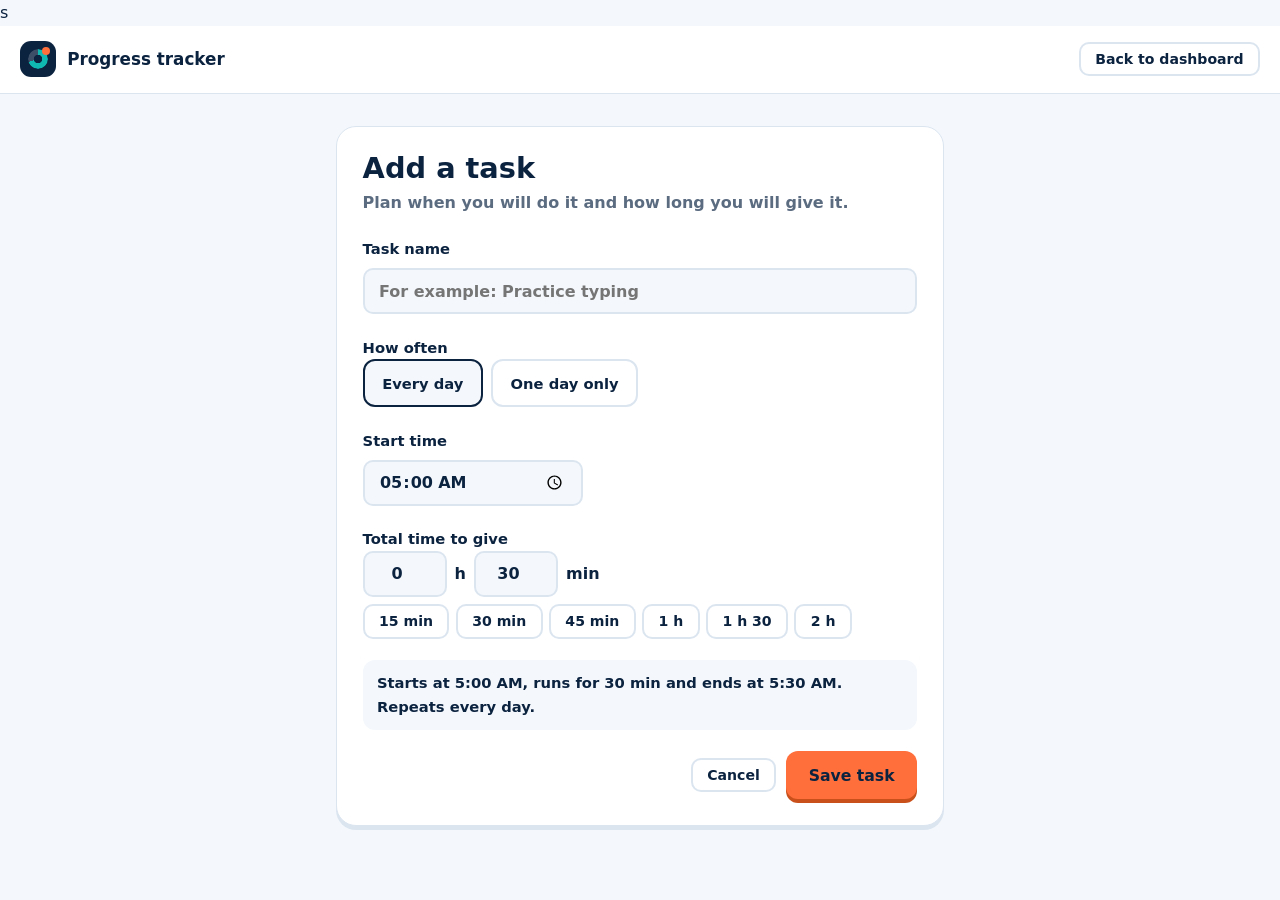
==== commit 59f33b8f: "edit" ====
--- a/add-task.html
+++ b/add-task.html
@@ -12,6 +12,7 @@
   <link rel="stylesheet" href="style.css">
   <link rel="stylesheet" href="dashboard.css">
 </head>
+s
 <body>
   <a class="skip" href="#main">Skip to main content</a>
 
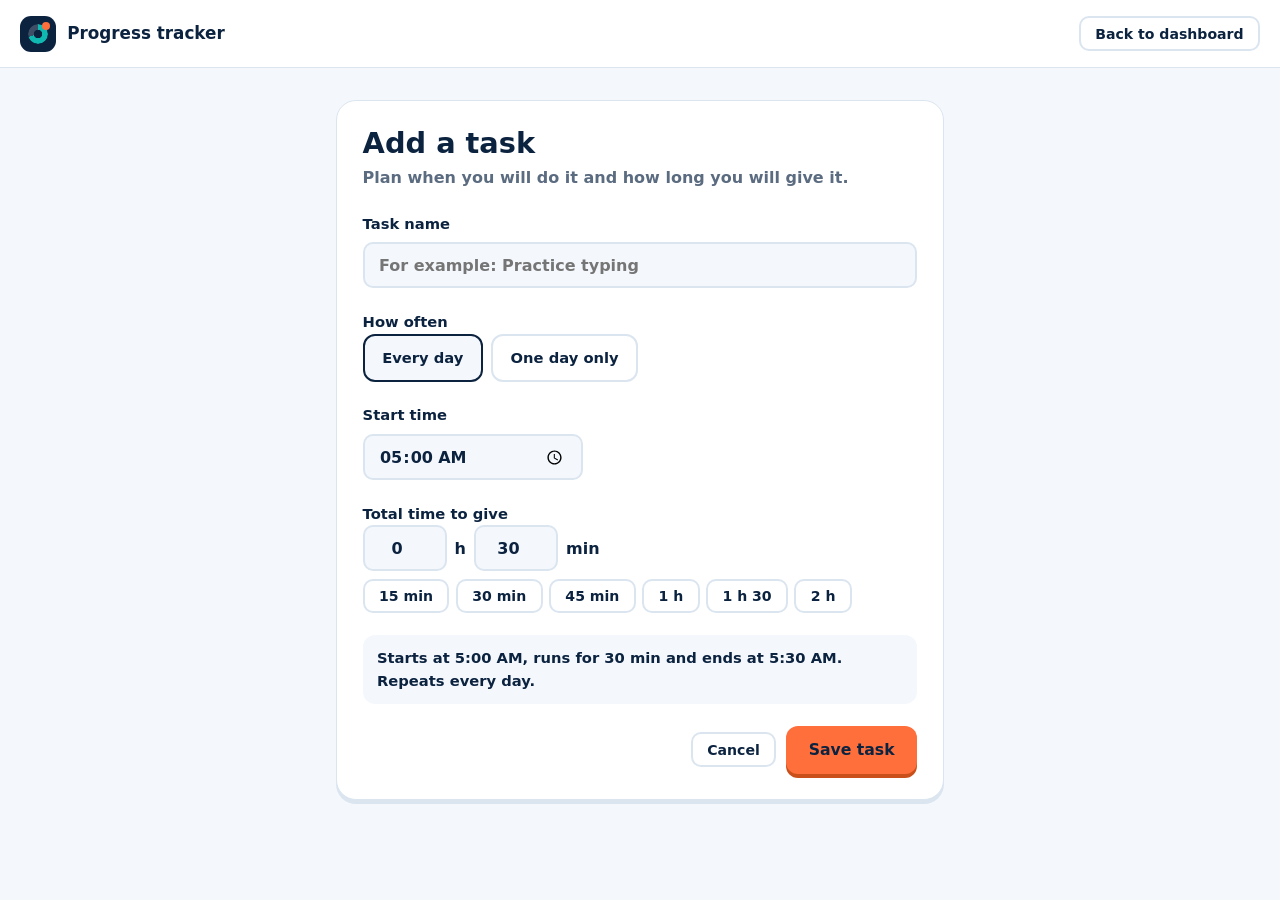
==== commit 0994a9da: "edit files" ====
--- a/add-task.html
+++ b/add-task.html
@@ -9,10 +9,12 @@
   <link rel="preconnect" href="https://fonts.googleapis.com">
   <link rel="preconnect" href="https://fonts.gstatic.com" crossorigin>
   <link href="https://fonts.googleapis.com/css2?family=Nunito+Sans:wght@400;600;700;800&family=Sora:wght@600;700;800&display=swap" rel="stylesheet">
+  
+
   <link rel="stylesheet" href="style.css">
   <link rel="stylesheet" href="dashboard.css">
 </head>
-s
+
 <body>
   <a class="skip" href="#main">Skip to main content</a>
 
